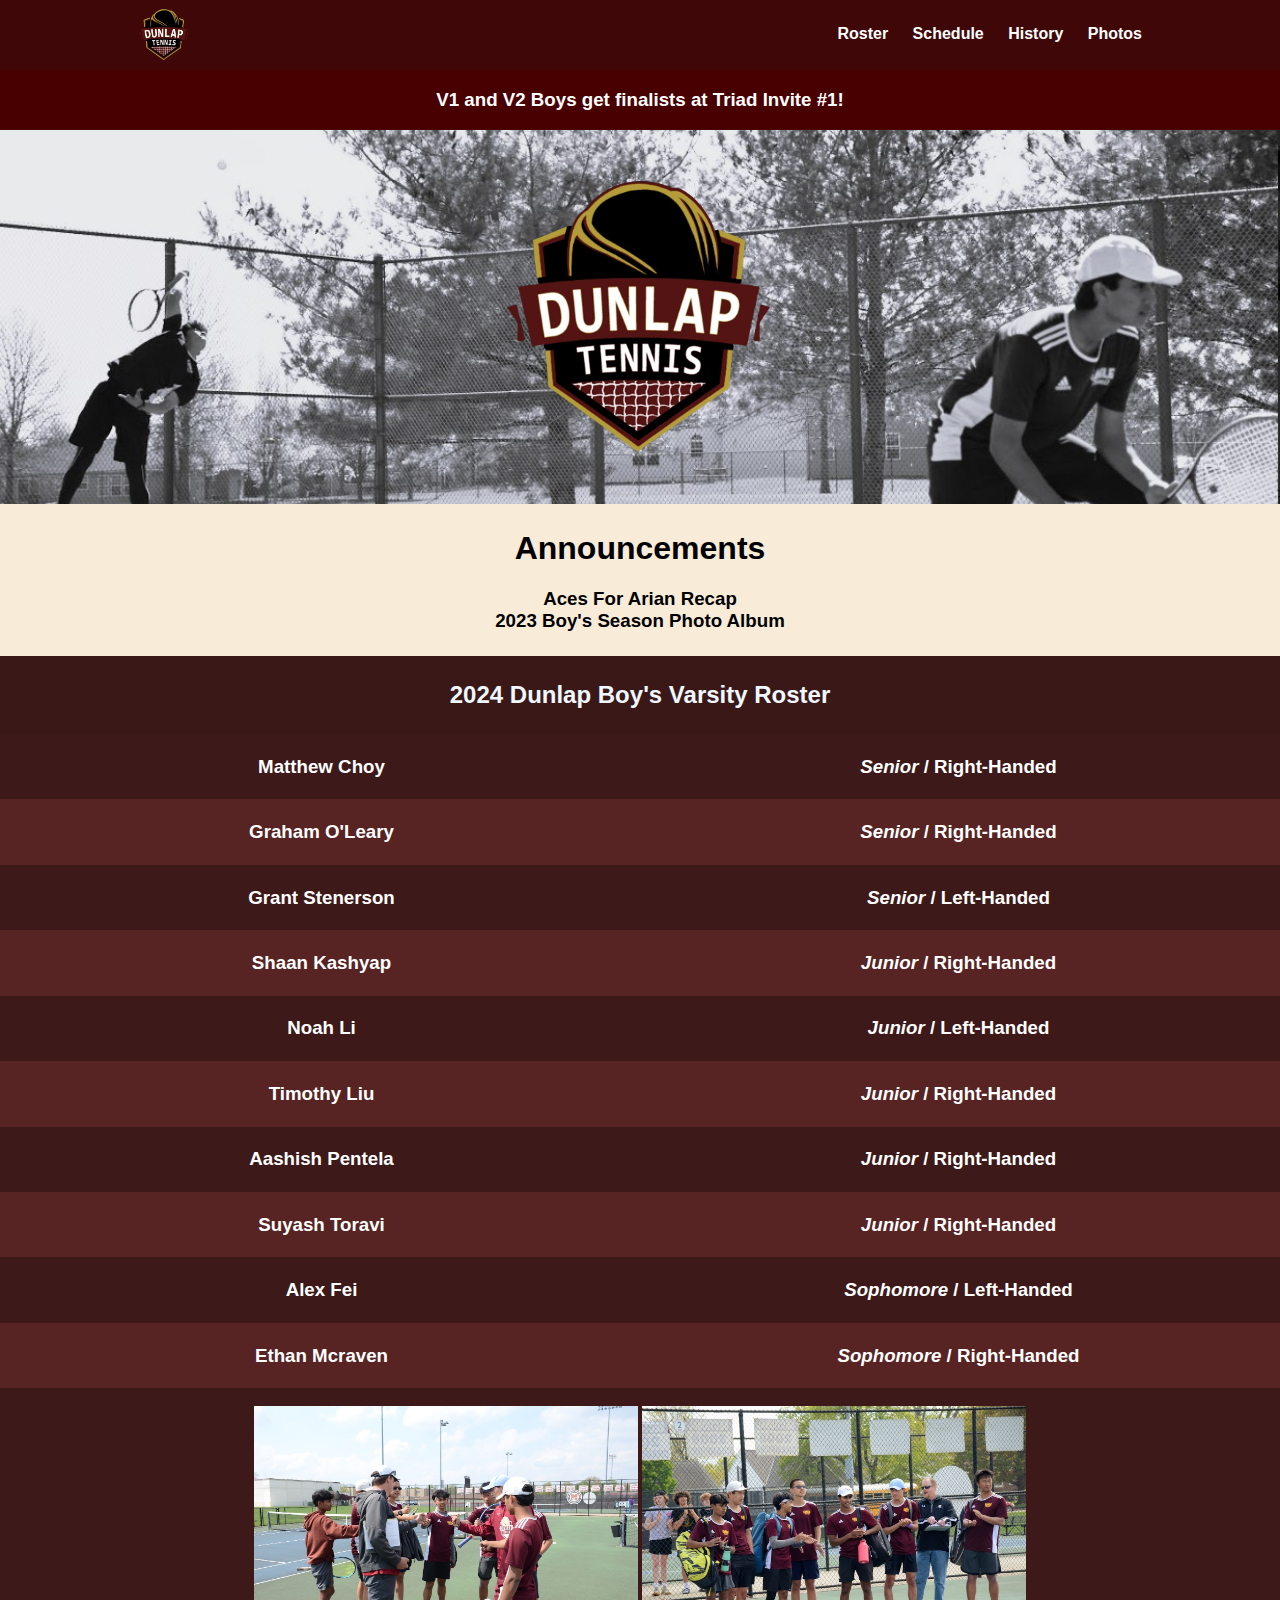
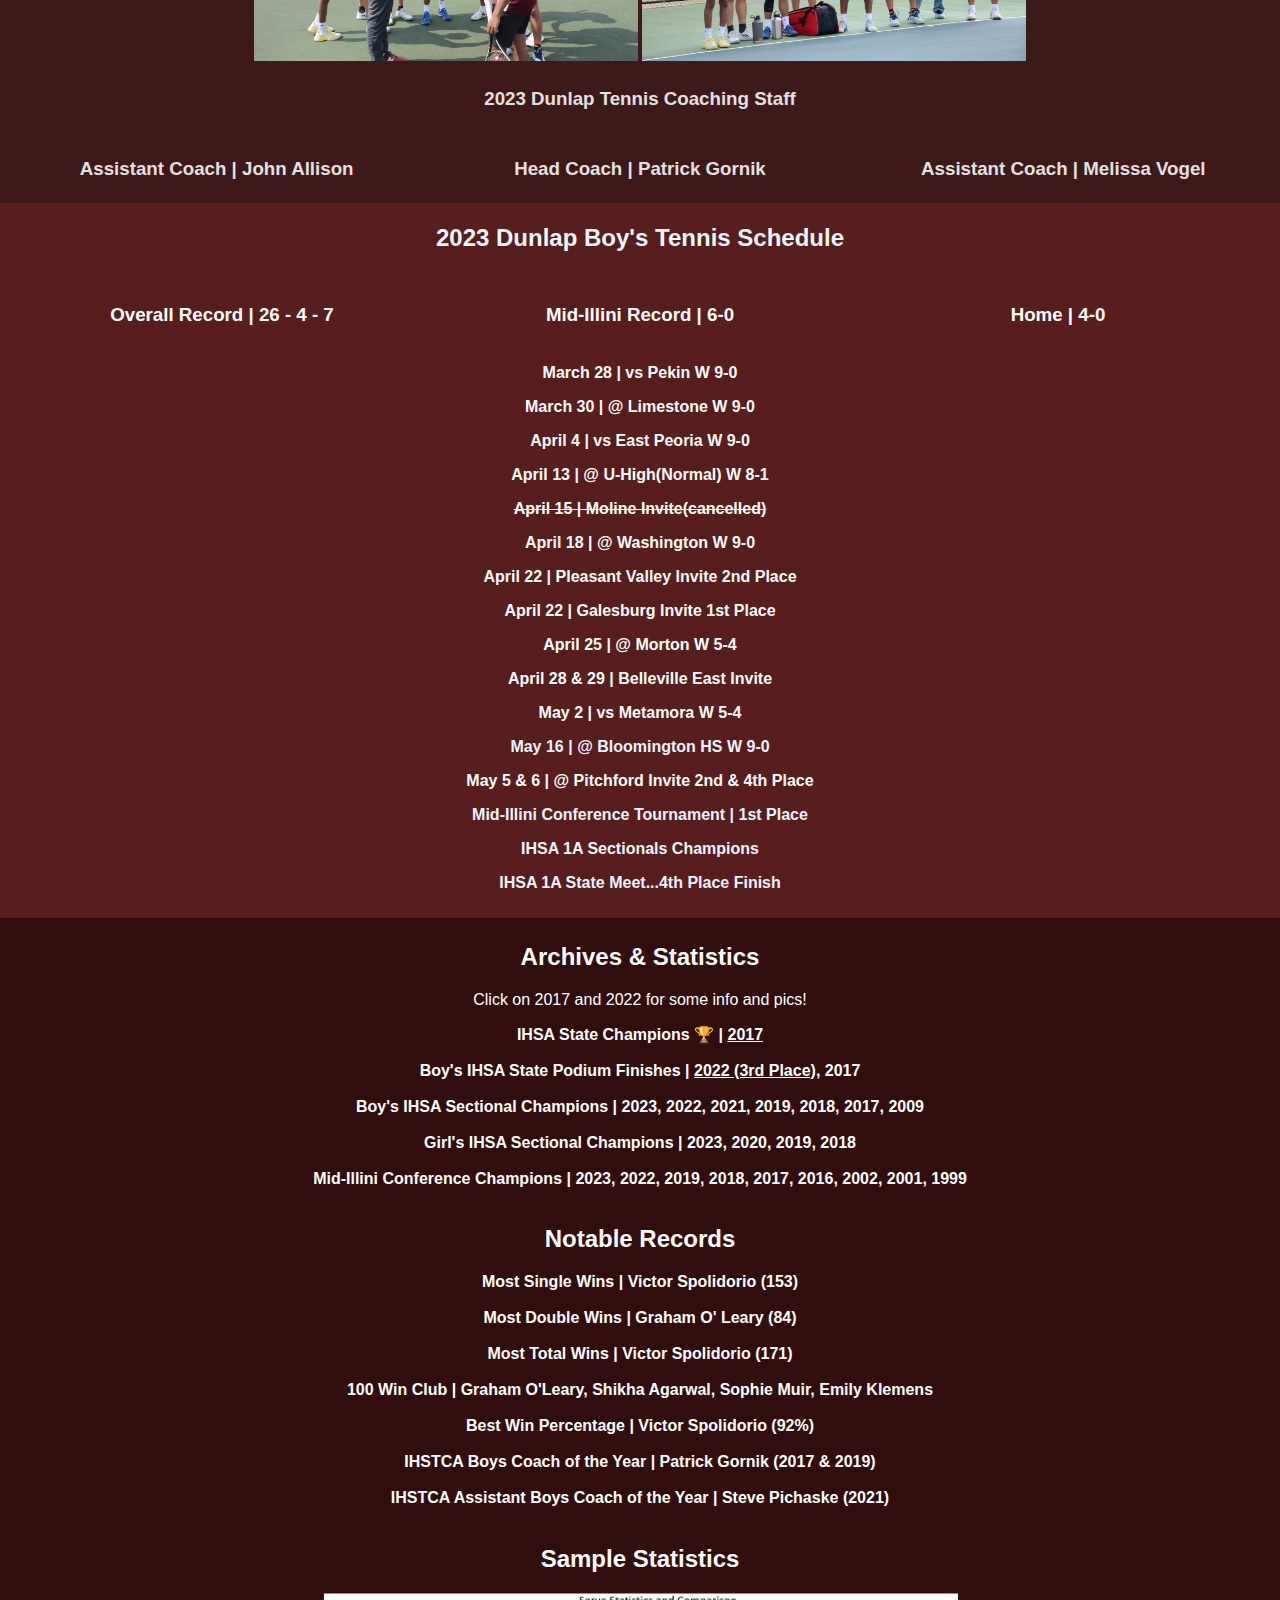
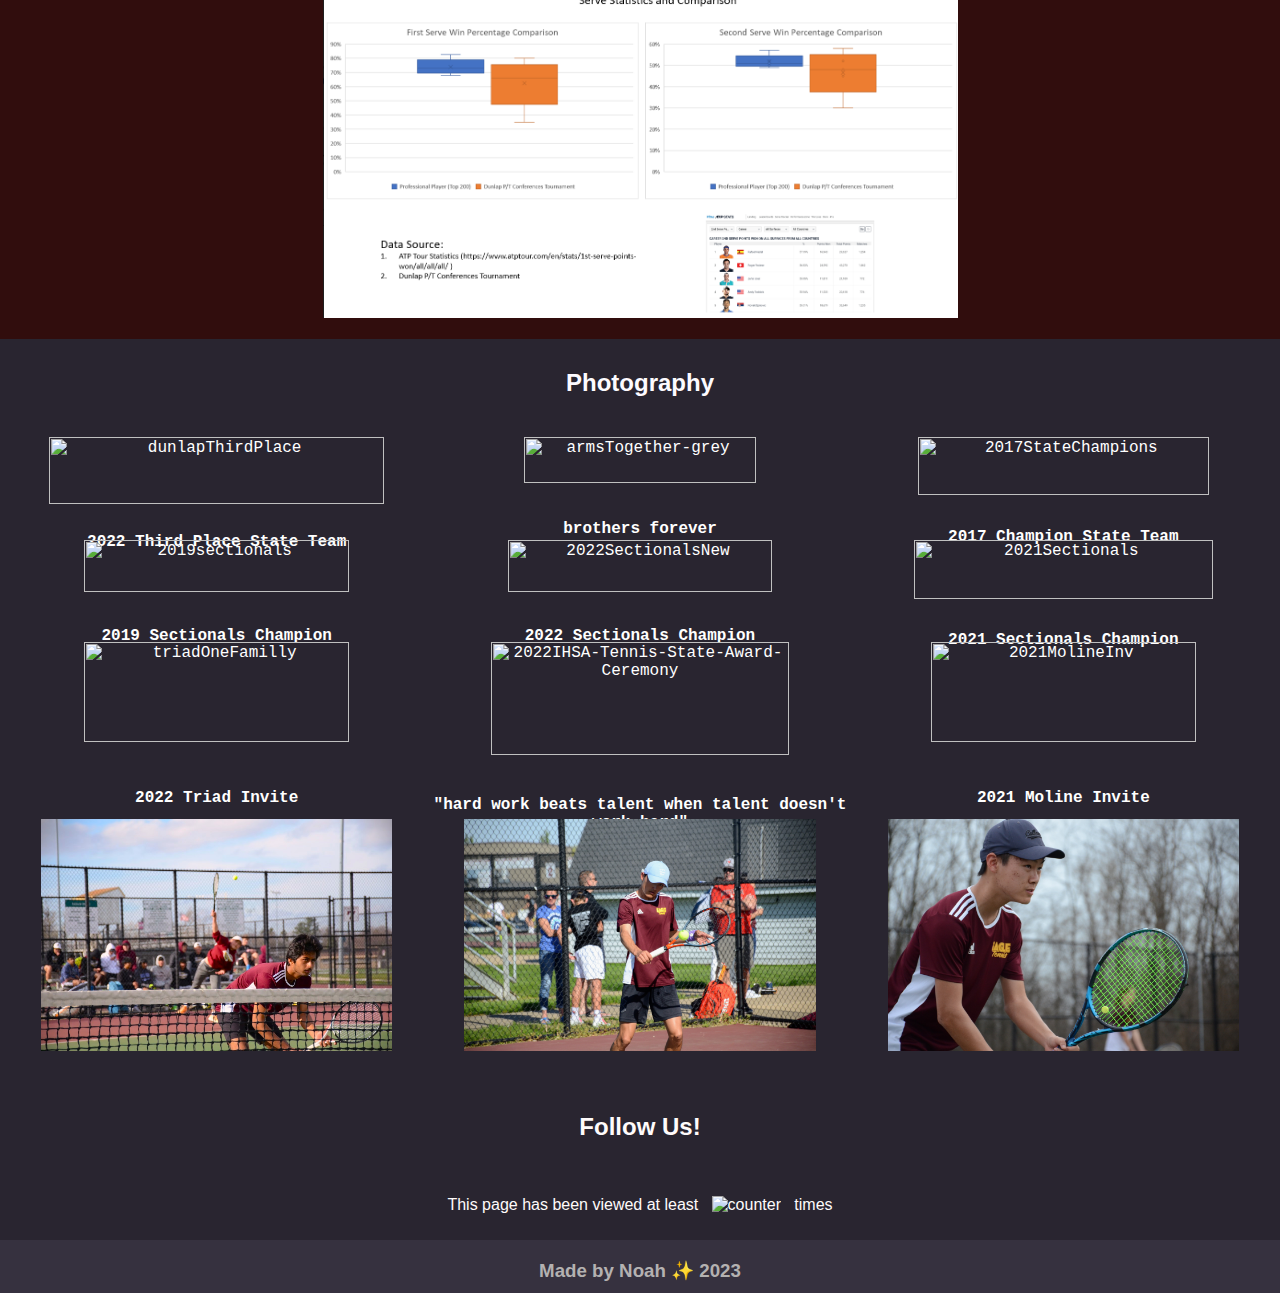
==== index.html @ 904859fc "Update index.html" ====
<html>
  <head>
    <title>Dunlap Tennis</title>
    <link rel="stylesheet" href="./styles.css" />
    <script src="https://kit.fontawesome.com/b237835327.js" crossorigin="anonymous"></script>
    <link rel="shortcut icon" type="image/png" href="./dunlapTennis-photos/whiteTennisLogoWOBG.png">
  </head>

  <body>
    <div id="root">
      <div class="app">
        <div class="nav">
          <header>
            <img src="./dunlapTennis-photos/theDunlapTennisLogo.png" width="7%">
            <nav>
              <ul class="nav__links">
                <strong><li><a href="#centeredRosterFrame">Roster</a></li></strong>
                <strong><li><a href="#centeredScheduleFrame">Schedule</a></li></strong>
                <strong><li><a href="#archive">History</a></li></strong>
                <strong><li><a href="#photo-gallery-header">Photos</a></li></strong>
              </ul>
            </nav>
            
          </header>
        </div>
        <div class="welcome">
          <h3>V1 and V2 Boys get finalists at Triad Invite #1!</h3>
        </div>
        <div class="headerHome">
<!--           <h1>Welcome to the Dunlap Tennis Team Webpage!</h1> -->
          <img src="./dunlapTennis-photos/theDunlapTennisLogo.png" width="30%">
        </div>
        



       <div class="news">
          <b><h1>Announcements</h1></b> 
            
          <strong><h3>            
            <a href="acesForArian.html"> Aces For Arian Recap </a>
            <br>
            <a href="https://photos.app.goo.gl/4AiEqeVbasBNQtoHA" target="_blank">2023 Boy's Season Photo Album</a>
          </h3></strong>
         

          
       </div>

        <section id="centeredRosterFrame">
          <h2>2024 Dunlap Boy's Varsity Roster</h2>
        </section>
        <div class="roster-float">
          <div id="roster">
            <div class="rowOne">
              <div id="matthew-choy">
                <h3>Matthew Choy</h3>
              </div>
              <div id="matthew-choy">
                <h3><i>Senior</i> / Right-Handed</h3>
              </div>
            </div>
            <div class="rowTwo">
              <div id="graham-o">
                <h3>Graham O'Leary</h3>
              </div>
              <div id="graham-o">
                <h3><i>Senior</i> / Right-Handed</h3>
              </div>
            </div>
            <div class="rowThree">
              <div id="grant-stenerson">
                <h3>Grant Stenerson</h3>
              </div>
              <div id="grant-stenerson">
                <h3><i>Senior</i> / Left-Handed</h3>
              </div>
            </div>
            <div class="rowFour">
              <div id="shaan-kashyap">
                <h3>Shaan Kashyap</h3>
              </div>
              <div id="shaan-kashyap">
                <h3><i>Junior</i> / Right-Handed</h3>
              </div>
            </div>
            <div class="rowFive">
              <div id="noah-li">
                <h3>Noah Li</h3>
              </div>
              <div id="noah-li">
                <h3><i>Junior</i> / Left-Handed</h3>
              </div>
            </div>
            <div class="rowSix">
              <div id="timothy-liu">
                <h3>Timothy Liu</h3>
              </div>
              <div id="timothy-liu">
                <h3><i>Junior</i> / Right-Handed</h3>
              </div>
            </div>
            <div class="rowSeven">
              <div id="aashish-pentela">
                <h3>Aashish Pentela</h3>
              </div>
              <div id="aashish-pentela">
                <h3><i>Junior</i> / Right-Handed</h3>
              </div>
            </div>
            <div class="rowEight">
              <div id="suyash-toravi">
                <h3>Suyash Toravi</h3>
              </div>
              <div id="suyash-toravi">
                <h3><i>Junior</i> / Right-Handed</h3>
              </div>
            </div>
            <div class="rowNine">
              <div id="alex-fei">
                <h3>Alex Fei</h3>
              </div>
              <div id="alex-fei">
                <h3><i>Sophomore</i> / Left-Handed</h3>
              </div>
            </div>
            <div class="rowTen">
              <div id="ethan-mc">
                <h3>Ethan Mcraven</h3>
              </div>
              <div id="ethan-mc">
                <h3><i>Sophomore</i> / Right-Handed</h3> 
              </div>
            </div>
          </div>

          <div id="varsityRosterImage">
            <br>
            <img src="./dunlapTennis-photos/mortonHype.JPG" width="30%">
            <img src="./dunlapTennis-photos/mortonIntros.JPG" width="30%">
          </div>
          
        </div>
        <div class="dunlap-coaches">
          <h3>2023 Dunlap Tennis Coaching Staff</h3>
        </div>
          <div id="coachNames">
            <div id = "columnCoach">
            <h3>Assistant Coach | John Allison</h3>
            </div>
            <div id = "columnCoach">
            <h3>Head Coach | Patrick Gornik</h3>
            </div>
            <div id = "columnCoach">
            <h3>Assistant Coach | Melissa Vogel</h3>
            </div>
          </div>
        

          <section id="centeredScheduleFrame">
            <h2 class="title-schedule">2023 Dunlap Boy's Tennis Schedule</h2>
            
          </section>
          <div id="scheduleNames">
            <div class="match-names"><strong>
              <div id = "columnRecord">
                <div id = "currentStats">
                  <h3>Overall Record | 26 - 4 - 7</h3>
                </div>
                <div id = "currentStats">
                  <h3>Mid-Illini Record | 6-0</h3>
                </div>
                <div id = "currentStats">
                  <h3>Home | 4-0</h3>
                </div>
              </div>
              <p><a href = "https://www.google.com/maps/place/Dunlap+High+School+Track+%26+Football+Field/@40.8525885,-89.6771878,362m/data=!3m1!1e3!4m12!1m6!3m5!1s0x880a423863d89ccf:0xc44a06acc4cc3569!2sDunlap+High+School!8m2!3d40.8547012!4d-89.6750033!3m4!1s0x0:0xfd5b7dce5bfd9969!8m2!3d40.853312!4d-89.6768608" target="_blank">March 28 | vs Pekin   W 9-0</a></p>
              <p><a href = "https://www.google.com/maps/place/Limestone+Community+High+School/@40.6400993,-89.6834905,575m/data=!3m1!1e3!4m5!3m4!1s0x880a5fbfc00700b5:0xfba286b03840a94d!8m2!3d40.6389269!4d-89.6812476" target = "_blank">March 30 | @ Limestone W 9-0</a></p>
              <p><a href = "https://www.google.com/maps/place/Dunlap+High+School+Track+%26+Football+Field/@40.8525885,-89.6771878,362m/data=!3m1!1e3!4m12!1m6!3m5!1s0x880a423863d89ccf:0xc44a06acc4cc3569!2sDunlap+High+School!8m2!3d40.8547012!4d-89.6750033!3m4!1s0x0:0xfd5b7dce5bfd9969!8m2!3d40.853312!4d-89.6768608" target="_blank">April 4 | vs East Peoria W 9-0</a></p>
              <p><a href = "https://goredbirds.com/sports/2014/5/12/Facilty_gregory_street_courts.aspx" target="_blank">April 13 | @ U-High(Normal) W 8-1</a></p>
              <p><s><a href = "https://www.google.com/maps/place/Moline+High+School/@41.4870348,-90.4874423,551m/data=!3m1!1e3!4m5!3m4!1s0x87e230fc58a5d1d5:0xa487d70f67a4749d!8m2!3d41.4878104!4d-90.4845026?hl=en-US" target="_blank">April 15 | Moline Invite(cancelled)</a></s></p>
              <p><a href = "https://www.google.com/maps/place/Washington+Community+High+School/@40.7058017,-89.4226522,558m/data=!3m1!1e3!4m5!3m4!1s0x880a54979b87ff39:0xf3c2f23437b1dd3c!8m2!3d40.704325!4d-89.418425" target="_blank">April 18 | @ Washington W 9-0</a></p>
              <p><a href = "https://www.google.com/maps/place/Pleasant+Valley+High+School/@41.5526719,-90.4725166,619m/data=!3m1!1e3!4m5!3m4!1s0x0:0x57c5f03a3b7bd844!8m2!3d41.5529577!4d-90.4717416" target="_blank">April 22 | Pleasant Valley Invite 2nd Place</a></p>
              <p><a href = "https://www.google.com/maps/place/Galesburg+High+School+Tennis+Courts/@40.9629846,-90.3937175,556m/data=!3m2!1e3!4b1!4m5!3m4!1s0x87e197115ae4d561:0xdb36532fa69b996f!8m2!3d40.9629806!4d-90.3915288" target="_blank">April 22 | Galesburg Invite 1st Place</a></p>
              <p><a href = "https://www.google.com/maps/place/Morton+High+School+Tennis+Courts,+E+Jackson+St,+Morton,+IL+61550/@40.6126768,-89.452828,559m/data=!3m2!1e3!4b1!4m5!3m4!1s0x880aff401c3734ed:0xe4b9ab82015f5e23!8m2!3d40.6126762!4d-89.4506541" target="_blank">April 25 | @ Morton W 5-4</a></p>
              <p><a href = "https://www.google.com/maps/place/Belleville+Township+East+High+School/@38.5196176,-89.9513018,944m/data=!3m1!1e3!4m5!3m4!1s0x0:0xa2dcca91b24d2fe7!8m2!3d38.5195301!4d-89.9493599" target="_blank">April 28 & 29 | Belleville East Invite</a></p>
              <p><a href = "https://www.google.com/maps/place/Dunlap+High+School+Track+%26+Football+Field/@40.8525885,-89.6771878,362m/data=!3m1!1e3!4m12!1m6!3m5!1s0x880a423863d89ccf:0xc44a06acc4cc3569!2sDunlap+High+School!8m2!3d40.8547012!4d-89.6750033!3m4!1s0x0:0xfd5b7dce5bfd9969!8m2!3d40.853312!4d-89.6768608" target="_blank">May 2 | vs Metamora W 5-4</a></p>
              <p>May 16 | @ Bloomington HS W 9-0</p>
              <p><a href = "https://www.google.com/maps/place/Metamora+Township+High+School+Athletic+Fields/@40.7988204,-89.3658102,557m/data=!3m1!1e3!4m12!1m6!3m5!1s0x880bad7fdd346eed:0x802412bf4eca9eb3!2sMetamora+Township+High+School!8m2!3d40.7946741!4d-89.3639219!3m4!1s0x0:0x79e634316211b75a!8m2!3d40.8005822!4d-89.3622755" target="_blank">May 5 & 6 | @ Pitchford Invite 2nd & 4th Place</a></p>
              
              <p>Mid-Illini Conference Tournament | 1st Place</p>
              <p>IHSA 1A Sectionals Champions</p>
              <p>IHSA 1A State Meet...4th Place Finish</p>
            </strong>
            </div>
          </div>

        <section id="archive">
          <h2>Archives & Statistics</h2>
          <p>Click on 2017 and 2022 for some info and pics!</p>
          <p><strong>
            IHSA State Champions 🏆 | <a href="seventeenSeason.html"><u>2017</u></a><br /><br />
            Boy's IHSA State Podium Finishes | <a href="twentyTwoSeason.html"><u>2022 (3rd Place)</u></a>, 2017<br /><br />
            Boy's IHSA Sectional Champions | 2023, 2022, 2021, 2019, 2018, 2017, 2009 <br><br>
            Girl's IHSA Sectional Champions | 2023, 2020, 2019, 2018<br><br> 
            Mid-Illini Conference Champions  |  2023, 2022, 2019, 2018, 2017, 2016, 2002, 2001, 1999<br><br>
            
            
          
          </strong>
          </p>
          <h2>Notable Records</h2>
          
          <p><strong>
            Most Single Wins | Victor Spolidorio (153)<br><br>
            Most Double Wins | Graham O' Leary (84)<br><br>
            Most Total Wins | Victor Spolidorio (171)<br><br>
            100 Win Club | Graham O'Leary, Shikha Agarwal, Sophie Muir, Emily Klemens <br><br>
            Best Win Percentage | Victor Spolidorio (92%)<br><br>
            IHSTCA Boys Coach of the Year | Patrick Gornik (2017 & 2019)<br><br>
            IHSTCA Assistant Boys Coach of the Year | Steve Pichaske (2021)<br><br></strong>
          </p>

          <h2>Sample Statistics</h2>
          <img src="/dunlapTennis-photos/dhsServeStatisticsAndComparison.png" width="50%"/>
          <p><strong>
           
          </strong></p>
        </section>
        
      <div id = "photography-section">
        <section id = "photo-gallery-header">
          <h2>Photography</h2>
        </section>
        <div class = "photo-gallery-columnOne">
          <div id = "columnOne">
            <img src="https://live.staticflickr.com/65535/52628634592_a18f54e7fe_z.jpg" width="90%" alt="dunlapThirdPlace"/>
            <h4>2022 Third Place State Team</h4>
          </div>
          <div id = "columnOne">
            <img src="https://live.staticflickr.com/65535/52629270457_aec3fdfe2e.jpg" width="75%" alt="armsTogether-grey">
            <h4>brothers forever</h4>
          </div>
          <div id = "columnOne">
            <img src="https://live.staticflickr.com/65535/52629914891_428390702b.jpg" width="84%" alt="2017StateChampions">
            <h4>2017 Champion State Team</h4>
          </div>
        </div>
        <div class = "photo-gallery-columnTwo">
          <div id = "columnTwo">
            <img src="https://live.staticflickr.com/65535/52630358443_131d3ed901.jpg" width="80%" alt="2019sectionals">
            <h4>2019 Sectionals Champion</h4>
          </div>
          <div id = "columnTwo">
            <img src="https://live.staticflickr.com/65535/52629904901_2d38dd15fa.jpg" width="80%" alt="2022SectionalsNew">
            <h4>2022 Sectionals Champion</h4>
          </div>
          <div id = "columnTwo">
            <img src="https://live.staticflickr.com/65535/52629375302_4f4b2a3211.jpg" width="85%" alt="2021Sectionals">
            <h4>2021 Sectionals Champion</h4>
          </div>
        </div>
        <div class = "photo-gallery-columnThree">
          <div id = "columnThree">
            <img src="https://live.staticflickr.com/65535/52629274982_f6f5b0ced1.jpg" width="80%" alt="triadOneFamilly">
            <h4>2022 Triad Invite</h4>
          </div>
          <div id = "columnThree">
            <img src="https://live.staticflickr.com/65535/52630277778_95fa7bdcd5.jpg" width="85%" alt="2022IHSA-Tennis-State-Award-Ceremony">
            <h4>"hard work beats talent when talent doesn't work hard"</h4>
            <h5>Tim Notke</h5>
          </div>
          <div id = "columnThree">
            <img src="https://live.staticflickr.com/65535/52630405793_9f316be48b.jpg" width="80%" alt="2021MolineInv">
            <h4>2021 Moline Invite</h4>
          </div>
        </div>
        <div class = "photo-gallery-columnFour">
          <div id = "columnFour">
            <img src="/dunlapTennis-photos/stws.JPG" width="85%" alt="stws">
            <h4></h4>
          </div>
          <div id = "columnFour">
            <img src="/dunlapTennis-photos/golvMeta.JPG" width="85%" alt="graVSmeta">
            <h4></h4>
          </div>
          <div id = "columnFour">
            <img src="/dunlapTennis-photos/tl.JPG" width="85%" alt="timtim">
            <h4></h4>
          </div>
        </div>
        
        <div class = "socials">
          <h2>Follow Us!</h2>
          <div class = "embedded">
            <div class = "columnSocial">
              <a style="text-decoration: none;" href = "https://www.instagram.com/dunlaphstennis/" target="_blank" class="fa-brands fa-instagram fa-3x"></a>
            </div>
            <div class = "columnSocial">
              <a style="text-decoration:none;" href = "https://twitter.com/Dunlaptennis" target="_blank" class="fa-brands fa-twitter fa-3x"></a>
            </div>
          </div>
          <p class="counter-text">
            This page has been viewed at least &nbsp;
            <img src="http://stuff.mit.edu/cgi/counter/noahli06" alt="counter" class="counter">
            &nbsp; times
          </p>
        </div>

      </div>

        <div class="footer-root">
            <a href = "https://www.instagram.com/noahli06/" target = "_blank" class="fa-brands fa-instagram fa-1x"></a>
            <a href = "mailto: thenoahli06@gmail.com" class="fa-solid fa-envelope fa-1x"></a>
            <h3 class="creditPage">Made by Noah ✨ 2023</h3>
          
        </div>
    </div>
    
  </body>
</html>

<!-- -->
---- styles.css ----
body {
  margin: 0;
}
html {
  scroll-behavior: smooth;
}
a:link {
  color: white;
  background-color: transparent;
  text-decoration: none;
}
a:visited {
  color: white;
  background-color: transparent;
  text-decoration: none;
}
a:hover {
  color:lightskyblue;
  background-color: transparent;
  text-decoration: underline;
}
a {
  transition: all 0.3s ease 0s;
}
mark {
  color: maroon;
}

header {
  color:rgb(255, 255, 255);
  background-color: rgb(63, 7, 7);
  
  padding:1px 10%;
  font-family: 'Trebuchet MS', 'Lucida Sans Unicode', 'Lucida Grande', 'Lucida Sans', Arial, sans-serif;
  display: flex;
  justify-content: space-between;
  align-items: center;
  
}

.nav__links li {
  display: inline-block;
  padding: 0px 10px;
}
.nav__links li a {
  transition: all 0.3s ease 0s;
}
.nav__links li a:hover {
  color:gold;
  text-decoration:none;
}

.welcome {
  text-align:center;
  color:white;
  font-family: 'Trebuchet MS', 'Lucida Sans Unicode', 'Lucida Grande', 'Lucida Sans', Arial, sans-serif;
  background-color: rgb(73, 0, 0);
  padding:1px;
}

.headerHome {
  
  background-image:url("./dunlapTennis-photos/skapBackground.jpg");
  background-size: cover;
  padding: 10px;
  text-align: center;
  font-family:'Trebuchet MS', 'Lucida Sans Unicode', 'Lucida Grande', 'Lucida Sans', Arial, sans-serif;
}
.news {
  background-color:rgb(248, 236, 217);
  color:rgb(0, 0, 0);
  text-align: center;
  padding: 5px;
  font-family:'Trebuchet MS', 'Lucida Sans Unicode', 'Lucida Grande', 'Lucida Sans', Arial, sans-serif;
}
.news a:link {
  color:black;
}
.news a:visited {
  color:black;
}
.news a:hover {
  color:violet;
}

#centeredRosterFrame {
  color: aliceblue;
  background-color: rgb(58, 24, 24);
  padding: 5px;
  text-align: center;
  font-family: "Gill Sans", "Gill Sans MT", Calibri, "Trebuchet MS", sans-serif;
}

#varsityRosterImage {
  background-color: rgb(61, 25, 25);
  text-align: center;
}


.rowOne {
  color:rgb(255, 255, 255);
  background-color: rgb(61, 25, 25);
  padding: 3px;
  text-align: center;
  font-family: 'Trebuchet MS', 'Lucida Sans Unicode', 'Lucida Grande', 'Lucida Sans', Arial, sans-serif;
  font-size:medium;
  display: flex;
}

.rowTwo {
  color:rgb(255, 255, 255);
  background-color: rgb(87, 35, 35);
  padding: 3px;
  text-align: center;
  font-family: 'Trebuchet MS', 'Lucida Sans Unicode', 'Lucida Grande', 'Lucida Sans', Arial, sans-serif;
  font-size:medium;
  display: flex;
}
.rowThree {
  color:rgb(255, 255, 255);
  background-color: rgb(61, 25, 25);
  padding: 3px;
  text-align: center;
  font-family: 'Trebuchet MS', 'Lucida Sans Unicode', 'Lucida Grande', 'Lucida Sans', Arial, sans-serif;
  font-size:medium;
  display: flex;
}
.rowFour {
  color:rgb(255, 255, 255);
  background-color: rgb(87, 35, 35);
  padding: 3px;
  text-align: center;
  font-family: 'Trebuchet MS', 'Lucida Sans Unicode', 'Lucida Grande', 'Lucida Sans', Arial, sans-serif;
  font-size:medium;
  display: flex;
}
.rowFive {
  color:rgb(255, 255, 255);
  background-color: rgb(61, 25, 25);
  padding: 3px;
  text-align: center;
  font-family: 'Trebuchet MS', 'Lucida Sans Unicode', 'Lucida Grande', 'Lucida Sans', Arial, sans-serif;
  font-size:medium;
  display: flex;
}
.rowSix {
  color:rgb(255, 255, 255);
  background-color: rgb(87, 35, 35);
  padding: 3px;
  text-align: center;
  font-family: 'Trebuchet MS', 'Lucida Sans Unicode', 'Lucida Grande', 'Lucida Sans', Arial, sans-serif;
  font-size:medium;
  display: flex;
}
.rowSeven {
  color:rgb(255, 255, 255);
  background-color: rgb(61, 25, 25);
  padding: 3px;
  text-align: center;
  font-family: 'Trebuchet MS', 'Lucida Sans Unicode', 'Lucida Grande', 'Lucida Sans', Arial, sans-serif;
  font-size:medium;
  display: flex;
}
.rowEight {
  color:rgb(255, 255, 255);
  background-color: rgb(87, 35, 35);
  padding: 3px;
  text-align: center;
  font-family: 'Trebuchet MS', 'Lucida Sans Unicode', 'Lucida Grande', 'Lucida Sans', Arial, sans-serif;
  font-size:medium;
  display: flex;
}
.rowNine {
  color:rgb(255, 255, 255);
  background-color: rgb(61, 25, 25);
  padding: 3px;
  text-align: center;
  font-family: 'Trebuchet MS', 'Lucida Sans Unicode', 'Lucida Grande', 'Lucida Sans', Arial, sans-serif;
  font-size:medium;
  display: flex;
}
.rowTen {
  color:rgb(255, 255, 255);
  background-color: rgb(87, 35, 35);
  padding: 3px;
  text-align: center;
  font-family: 'Trebuchet MS', 'Lucida Sans Unicode', 'Lucida Grande', 'Lucida Sans', Arial, sans-serif;
  font-size:medium;
  display: flex;
}

#matthew-choy {
  flex: 50%;
  text-align: center;
}
#graham-o {
  flex: 50%;
  text-align: center;
}
#grant-stenerson {
  flex: 50%;
  text-align: center;
}
#shaan-kashyap {
  flex:50%;
  text-align: center;
}
#noah-li {
  flex: 50%;
  text-align: center;
}
#timothy-liu {
  flex: 50%;
  text-align: center;
}
#aashish-pentela {
  flex: 50%;
  text-align: center;
}
#suyash-toravi {
  flex: 50%;
  text-align: center;
}
#alex-fei {
  flex: 50%;
  text-align: center;
}
#ethan-mc {
  flex: 50%;
  text-align: center;
}

.dunlap-coaches{
  color:rgb(228, 224, 224);
  background-color:rgb(61, 25, 25);
  padding:5px;
  text-align: center;
  font-family:'Trebuchet MS', 'Lucida Sans Unicode', 'Lucida Grande', 'Lucida Sans', Arial, sans-serif;
  font-size: medium;
  
}
#coachNames {
  color:rgb(228, 224, 224);
  background-color:rgb(61, 25, 25);
  padding: 5px;
  font-family:'Trebuchet MS', 'Lucida Sans Unicode', 'Lucida Grande', 'Lucida Sans', Arial, sans-serif;
  display: flex;
}
#columnCoach {
  flex: 33.33%;
  text-align: center;
}

#centeredScheduleFrame {
  color:aliceblue;
  background-color: rgb(88, 29, 29);
  padding: .5px;
  text-align: center;
  font-family: "Trebuchet MS", "Lucida Sans Unicode", "Lucida Grande",
    "Lucida Sans", Arial, sans-serif;
}
#columnRecord {
  color: white;
  background-color: rgb(88, 29, 29);
  padding: 3px;
  font-family:'Trebuchet MS', 'Lucida Sans Unicode', 'Lucida Grande', 'Lucida Sans', Arial, sans-serif;
  display: flex;
}

#currentStats {
  flex: 33.33%;
  text-align: center;
}
#scheduleNames {
  color:rgb(237, 246, 255);
  background-color: rgb(88, 29, 29);
  padding: 10px;
  text-align: center;
  font-family: 'Trebuchet MS', 'Lucida Sans Unicode', 'Lucida Grande', 'Lucida Sans', Arial, sans-serif;
  font-size: medium;
}
#archive {
  background-color:rgb(49, 13, 13);
  color:rgb(255, 255, 255);
  padding: 5px;
  text-align:center;
  font-family: 'Trebuchet MS', 'Lucida Sans Unicode', 'Lucida Grande', 'Lucida Sans', Arial, sans-serif;
  font-size: medium;
}

#photo-gallery-header {
  color:rgb(253, 251, 255);
  background-color:rgb(41, 37, 48);
  padding: 10px;
  text-align: center;
  font-family:'Trebuchet MS', 'Lucida Sans Unicode', 'Lucida Grande', 'Lucida Sans', Arial, sans-serif;

}

.photo-gallery-columnOne {
  background-color:rgb(41, 37, 48);
  color:white;
  font-family: 'Courier New', Courier, monospace;
  padding: 5px;
  display: flex;
}
#columnOne {
  flex: 33.33%;
  padding: 5px;
  text-align: center;
}

.photo-gallery-columnTwo {
  background-color:rgb(41, 37, 48);
  color:white;
  font-family: 'Courier New', Courier, monospace;
  padding:5px;
  display:flex;
}
#columnTwo {
  flex: 33.33%;
  padding: 5px;
  text-align: center;
}

.photo-gallery-columnThree {
  background-color: rgb(41, 37, 48);
  color:white;
  font-family: 'Courier New', Courier, monospace;
  padding: 5px;
  display: flex;
}
#columnThree {
  flex: 33.33%;
  padding: 5px;
  text-align: center;
}
.photo-gallery-columnFour {
  background-color:rgb(41, 37, 48);
  color:white;
  font-family: 'Courier New', Courier, monospace;
  padding: 5px;
  display: flex;
}
#columnFour {
  flex: 33.33%;
  padding: 5px;
  text-align: center;
}

.socials {
  color:rgb(255, 251, 251);
  background-color:rgb(41, 37, 48);
  text-align: center;
  padding: 10px 15%;
  font-family:'Trebuchet MS', 'Lucida Sans Unicode', 'Lucida Grande', 'Lucida Sans', Arial, sans-serif;
  
}
.embedded {
  display: flex;
}
.columnSocial {
  flex: 50%;
  padding: 10px;
  color: white;
}

.footer-root {
  color:rgb(180, 177, 177);
  background-color:rgb(54, 49, 63);
  padding-bottom:1px;
  padding-top:10px;
  text-align: center;
  font-family: 'Trebuchet MS', 'Lucida Sans Unicode', 'Lucida Grande', 'Lucida Sans', Arial, sans-serif;
  
  line-height:1mm;
}
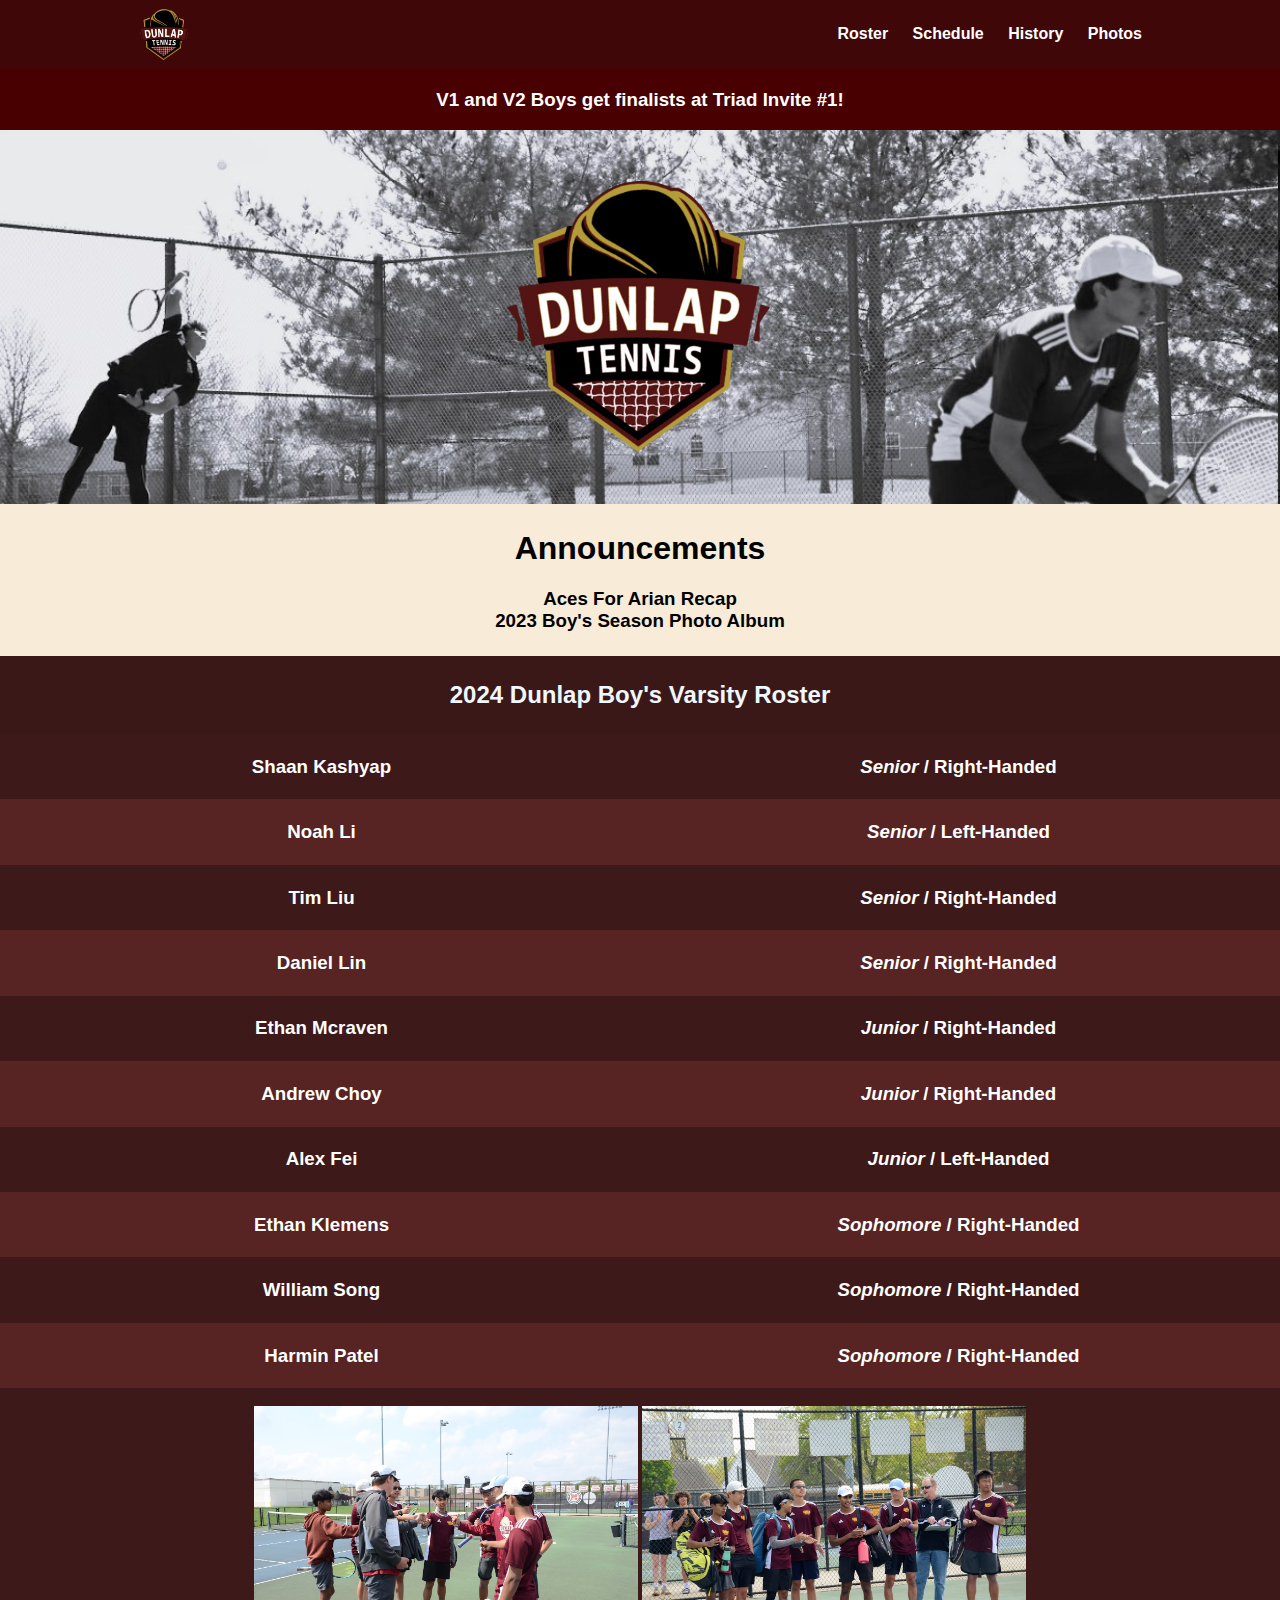
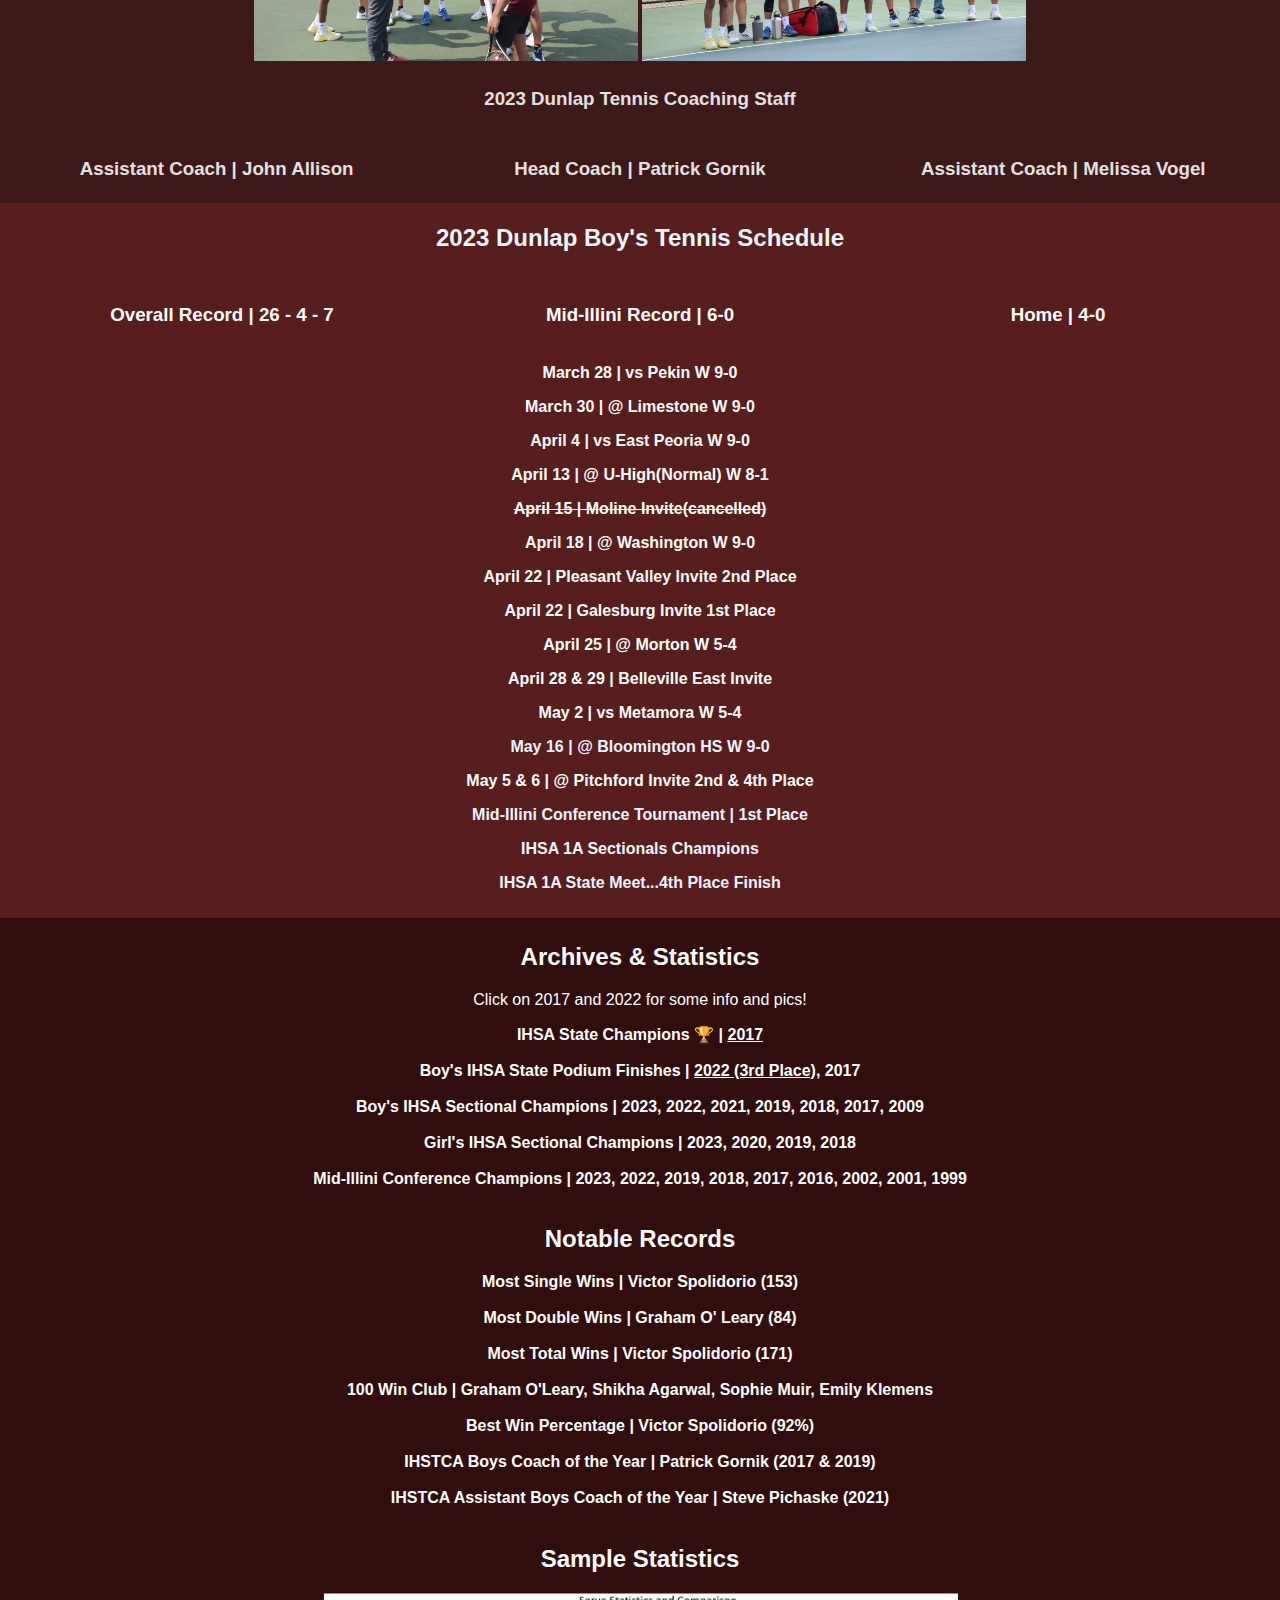
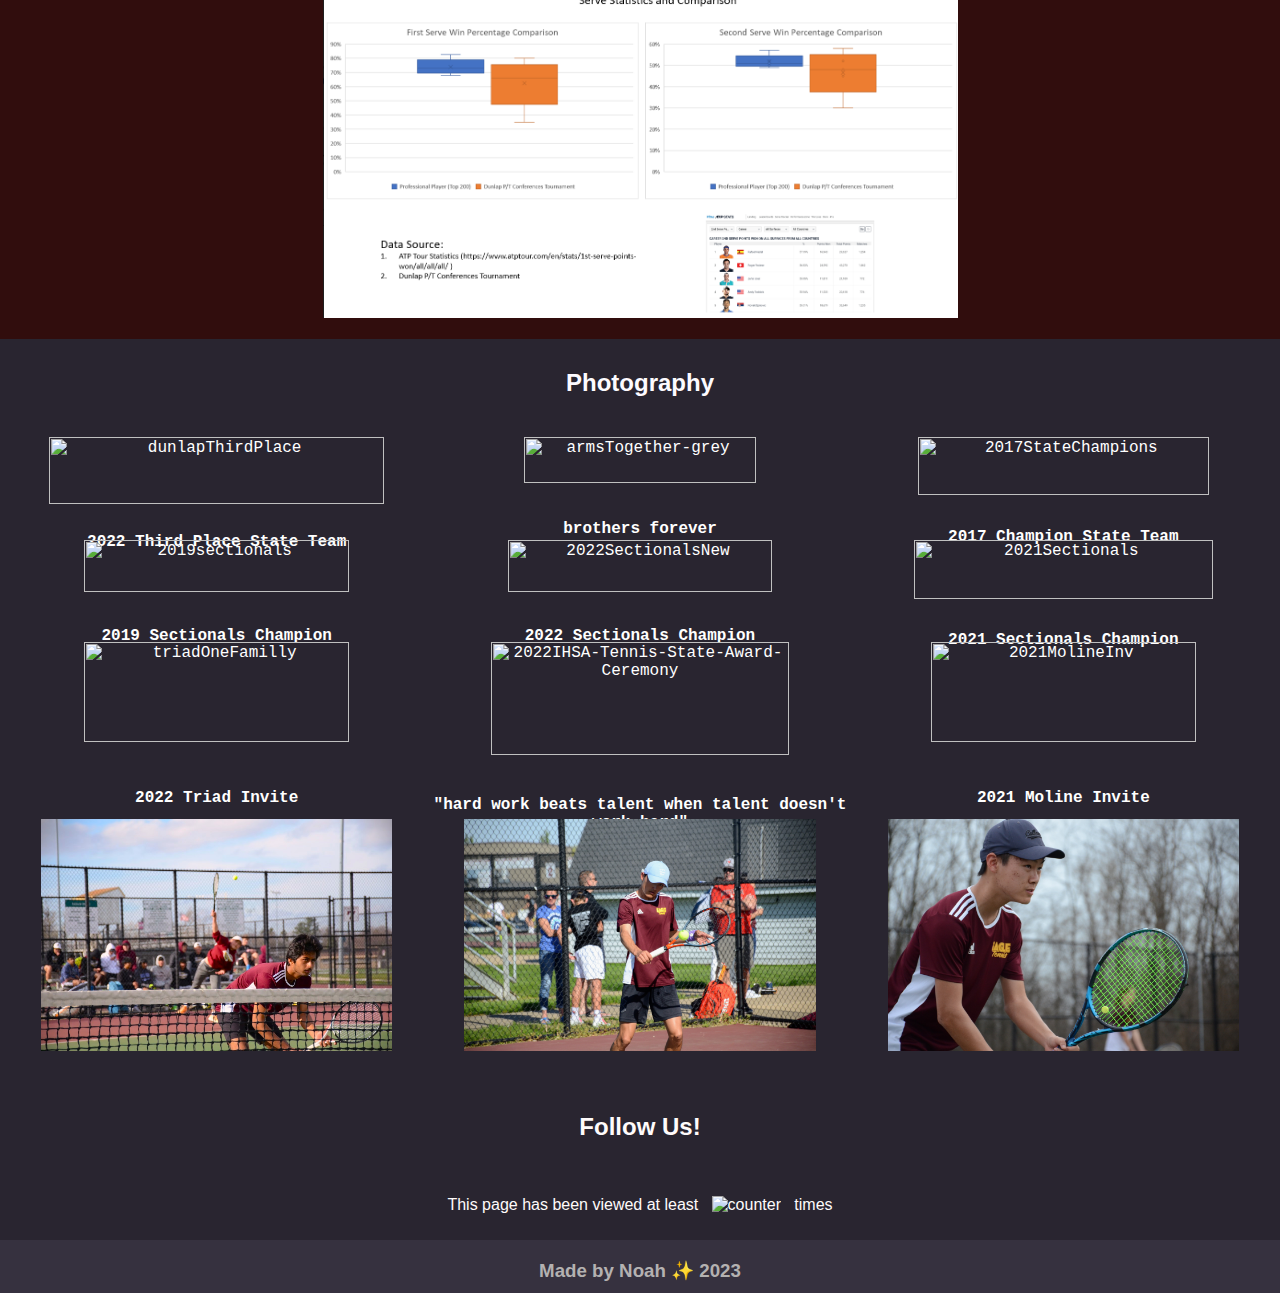
==== commit 3353dec9: "Update index.html" ====
--- a/index.html
+++ b/index.html
@@ -54,7 +54,7 @@
           <div id="roster">
             <div class="rowOne">
               <div id="matthew-choy">
-                <h3>Matthew Choy</h3>
+                <h3>Shaan Kashyap</h3>
               </div>
               <div id="matthew-choy">
                 <h3><i>Senior</i> / Right-Handed</h3>
@@ -62,39 +62,39 @@
             </div>
             <div class="rowTwo">
               <div id="graham-o">
-                <h3>Graham O'Leary</h3>
+                <h3>Noah Li</h3>
               </div>
               <div id="graham-o">
-                <h3><i>Senior</i> / Right-Handed</h3>
+                <h3><i>Senior</i> / Left-Handed</h3>
               </div>
             </div>
             <div class="rowThree">
               <div id="grant-stenerson">
-                <h3>Grant Stenerson</h3>
+                <h3>Tim Liu</h3>
               </div>
               <div id="grant-stenerson">
-                <h3><i>Senior</i> / Left-Handed</h3>
+                <h3><i>Senior</i> / Right-Handed</h3>
               </div>
             </div>
             <div class="rowFour">
               <div id="shaan-kashyap">
-                <h3>Shaan Kashyap</h3>
+                <h3>Daniel Lin</h3>
               </div>
               <div id="shaan-kashyap">
-                <h3><i>Junior</i> / Right-Handed</h3>
+                <h3><i>Senior</i> / Right-Handed</h3>
               </div>
             </div>
             <div class="rowFive">
               <div id="noah-li">
-                <h3>Noah Li</h3>
+                <h3>Ethan Mcraven</h3>
               </div>
               <div id="noah-li">
-                <h3><i>Junior</i> / Left-Handed</h3>
+                <h3><i>Junior</i> / Right-Handed</h3>
               </div>
             </div>
             <div class="rowSix">
               <div id="timothy-liu">
-                <h3>Timothy Liu</h3>
+                <h3>Andrew Choy</h3>
               </div>
               <div id="timothy-liu">
                 <h3><i>Junior</i> / Right-Handed</h3>
@@ -102,31 +102,31 @@
             </div>
             <div class="rowSeven">
               <div id="aashish-pentela">
-                <h3>Aashish Pentela</h3>
+                <h3>Alex Fei</h3>
               </div>
               <div id="aashish-pentela">
-                <h3><i>Junior</i> / Right-Handed</h3>
+                <h3><i>Junior</i> / Left-Handed</h3>
               </div>
             </div>
             <div class="rowEight">
               <div id="suyash-toravi">
-                <h3>Suyash Toravi</h3>
+                <h3>Ethan Klemens</h3>
               </div>
               <div id="suyash-toravi">
-                <h3><i>Junior</i> / Right-Handed</h3>
+                <h3><i>Sophomore</i> / Right-Handed</h3>
               </div>
             </div>
             <div class="rowNine">
               <div id="alex-fei">
-                <h3>Alex Fei</h3>
+                <h3>William Song</h3>
               </div>
               <div id="alex-fei">
-                <h3><i>Sophomore</i> / Left-Handed</h3>
+                <h3><i>Sophomore</i> / Right-Handed</h3>
               </div>
             </div>
             <div class="rowTen">
               <div id="ethan-mc">
-                <h3>Ethan Mcraven</h3>
+                <h3>Harmin Patel</h3>
               </div>
               <div id="ethan-mc">
                 <h3><i>Sophomore</i> / Right-Handed</h3> 
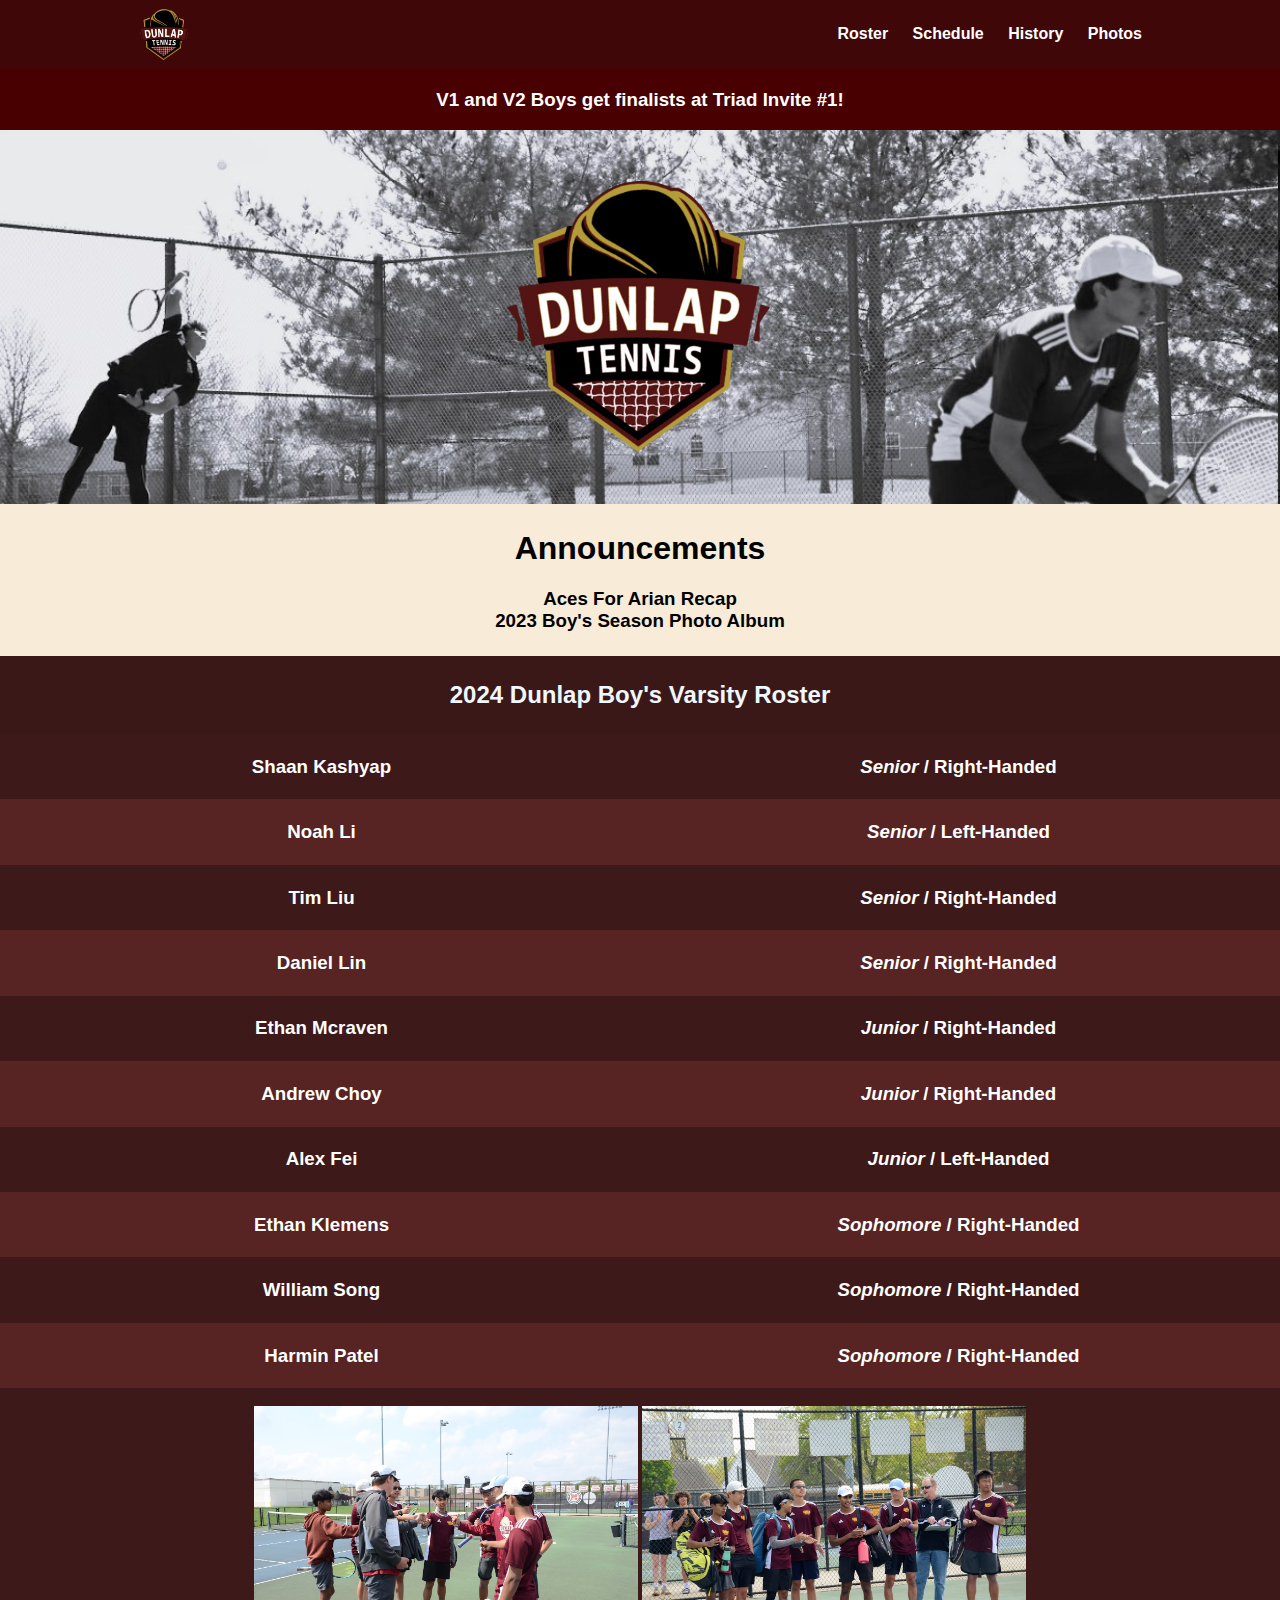
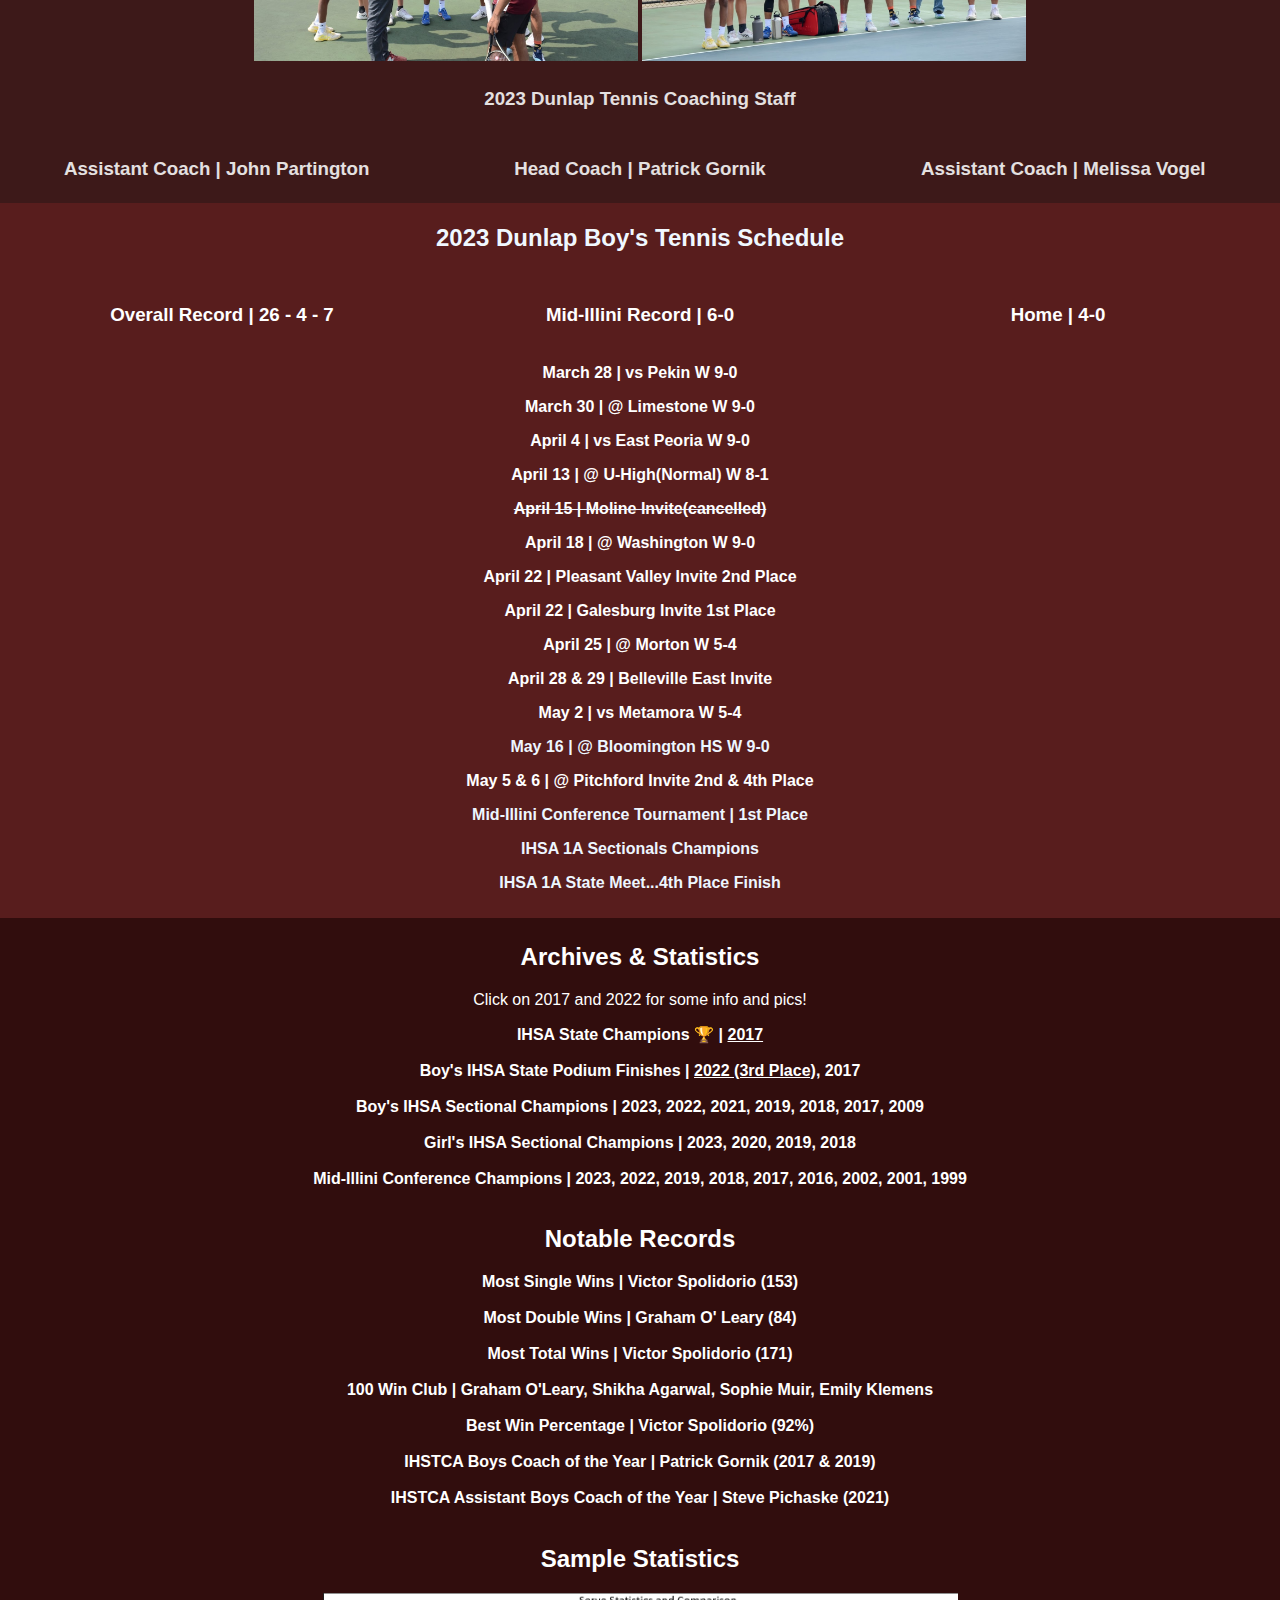
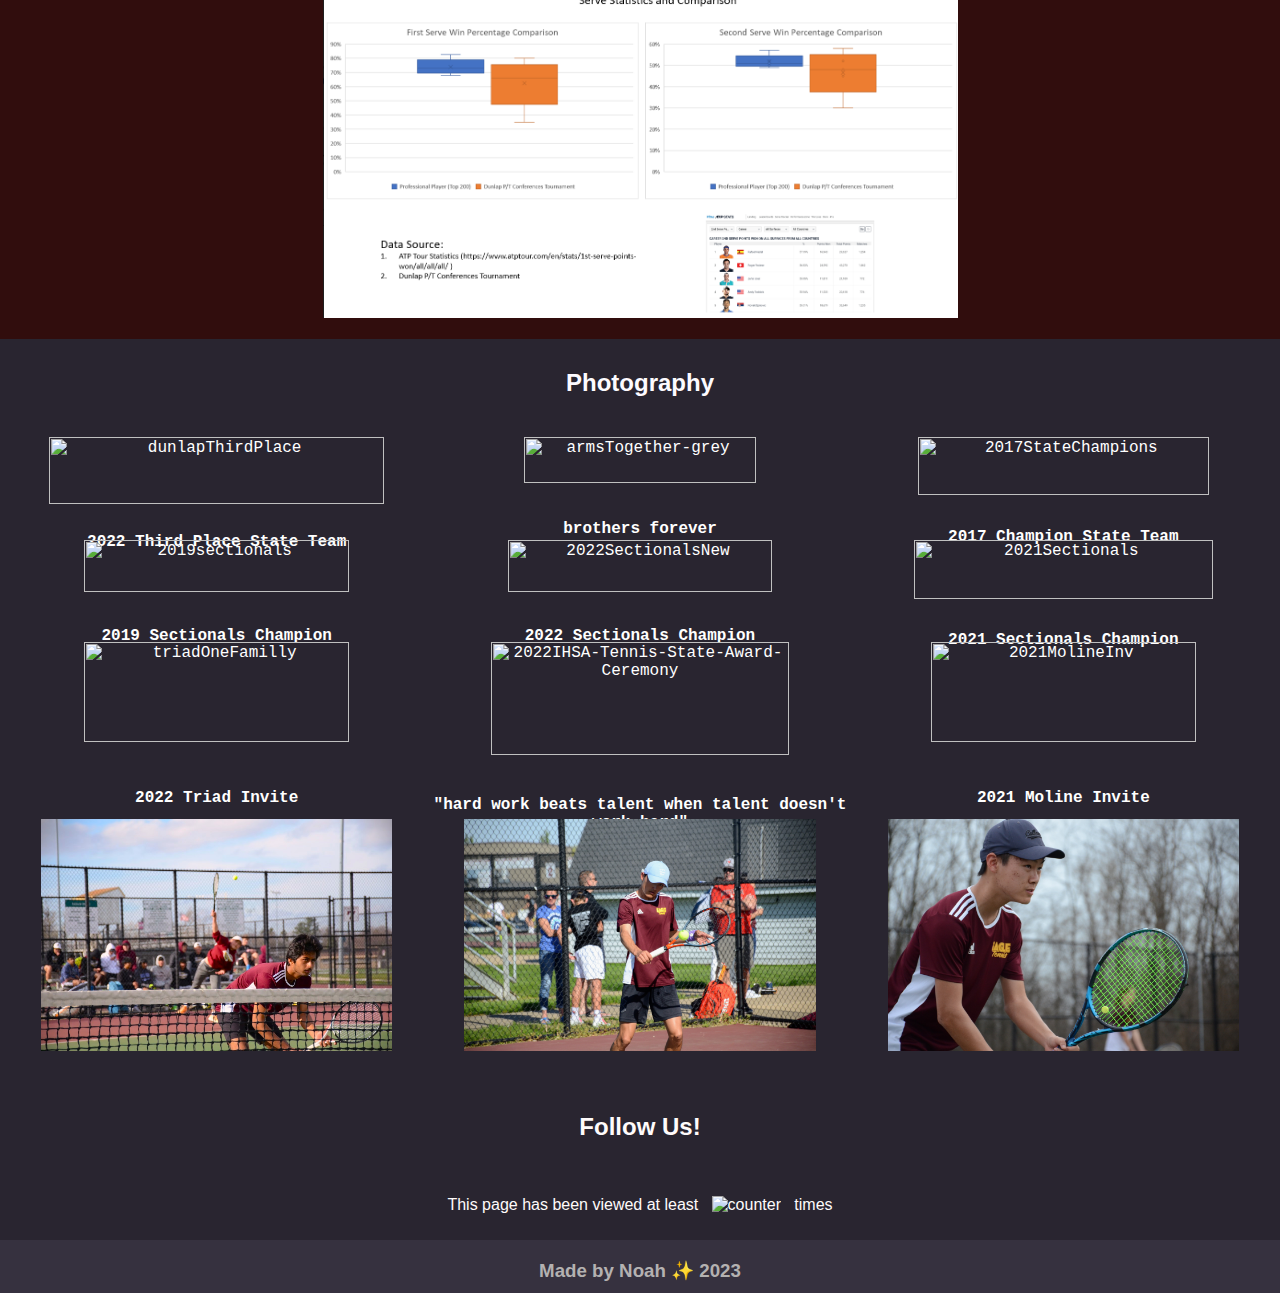
==== commit 14beb264: "Update index.html" ====
--- a/index.html
+++ b/index.html
@@ -146,7 +146,7 @@
         </div>
           <div id="coachNames">
             <div id = "columnCoach">
-            <h3>Assistant Coach | John Allison</h3>
+            <h3>Assistant Coach | John Partington</h3>
             </div>
             <div id = "columnCoach">
             <h3>Head Coach | Patrick Gornik</h3>
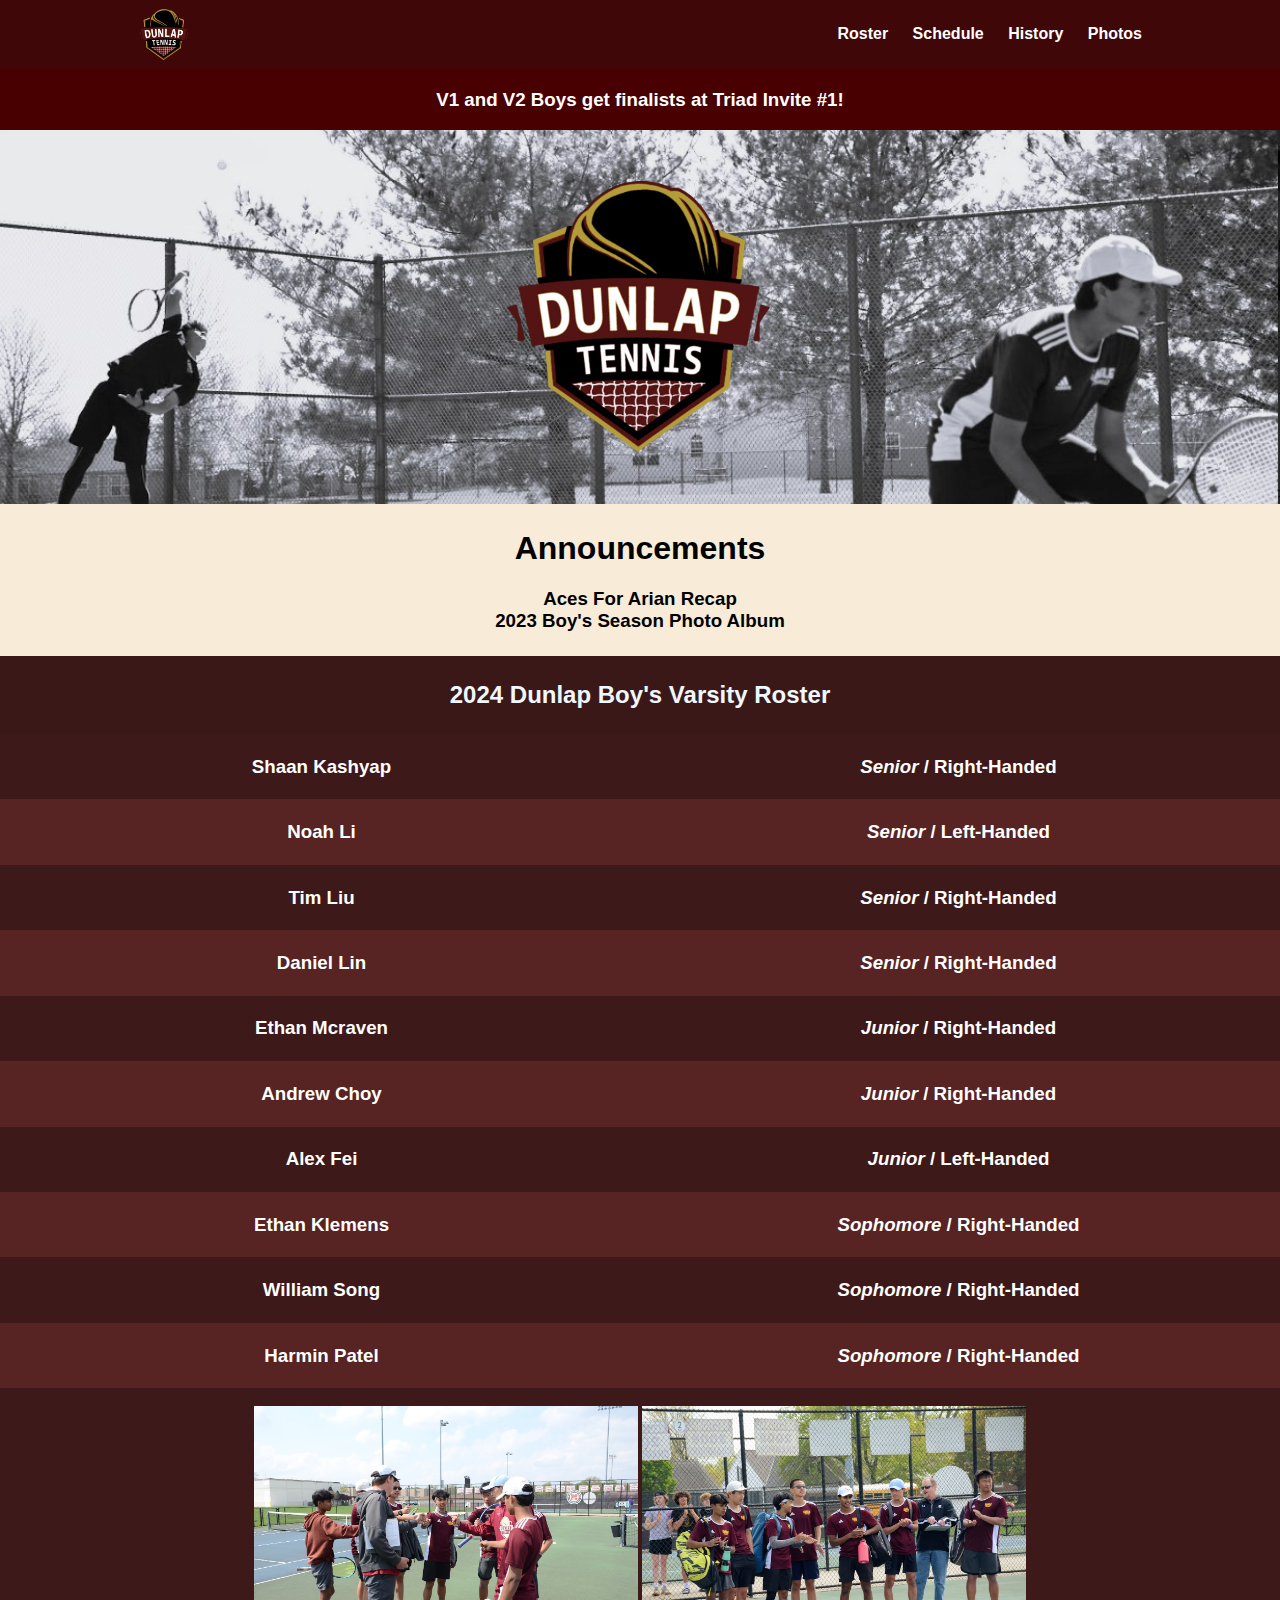
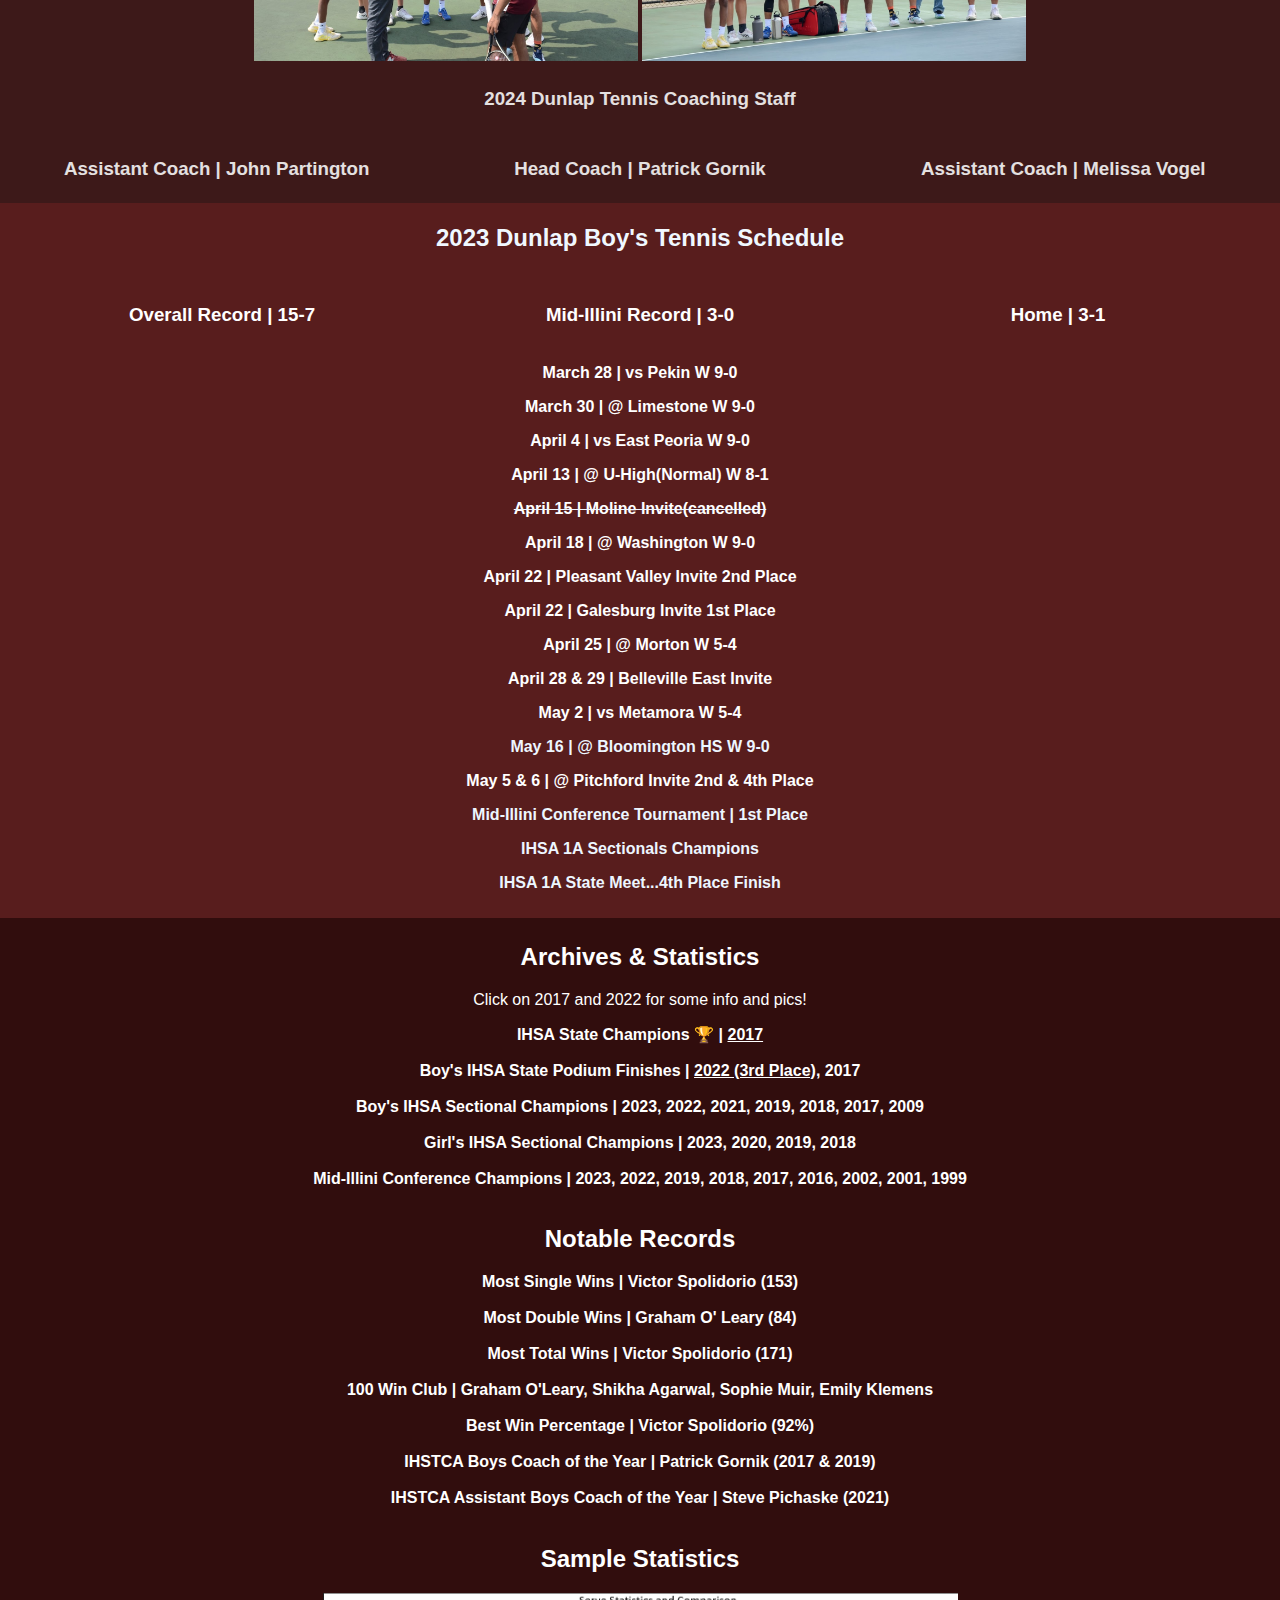
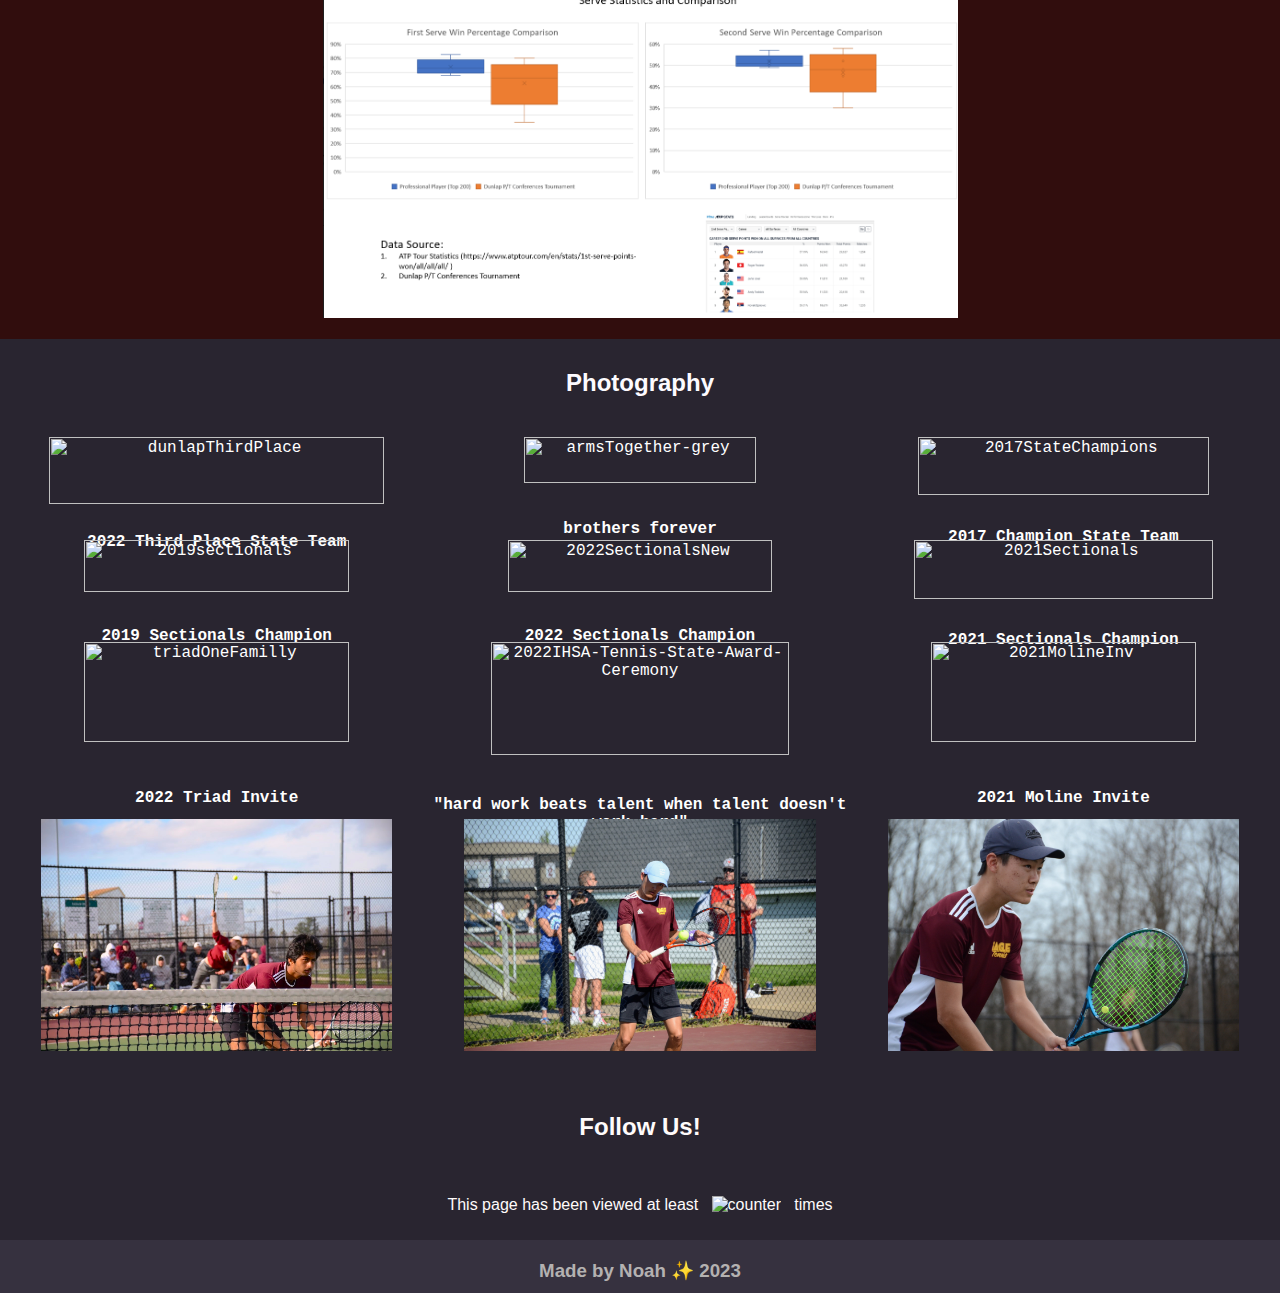
==== commit 3ccf57f7: "Update index.html" ====
--- a/index.html
+++ b/index.html
@@ -142,7 +142,7 @@
           
         </div>
         <div class="dunlap-coaches">
-          <h3>2023 Dunlap Tennis Coaching Staff</h3>
+          <h3>2024 Dunlap Tennis Coaching Staff</h3>
         </div>
           <div id="coachNames">
             <div id = "columnCoach">
@@ -165,13 +165,13 @@
             <div class="match-names"><strong>
               <div id = "columnRecord">
                 <div id = "currentStats">
-                  <h3>Overall Record | 26 - 4 - 7</h3>
+                  <h3>Overall Record | 15-7</h3>
                 </div>
                 <div id = "currentStats">
-                  <h3>Mid-Illini Record | 6-0</h3>
+                  <h3>Mid-Illini Record | 3-0</h3>
                 </div>
                 <div id = "currentStats">
-                  <h3>Home | 4-0</h3>
+                  <h3>Home | 3-1</h3>
                 </div>
               </div>
               <p><a href = "https://www.google.com/maps/place/Dunlap+High+School+Track+%26+Football+Field/@40.8525885,-89.6771878,362m/data=!3m1!1e3!4m12!1m6!3m5!1s0x880a423863d89ccf:0xc44a06acc4cc3569!2sDunlap+High+School!8m2!3d40.8547012!4d-89.6750033!3m4!1s0x0:0xfd5b7dce5bfd9969!8m2!3d40.853312!4d-89.6768608" target="_blank">March 28 | vs Pekin   W 9-0</a></p>
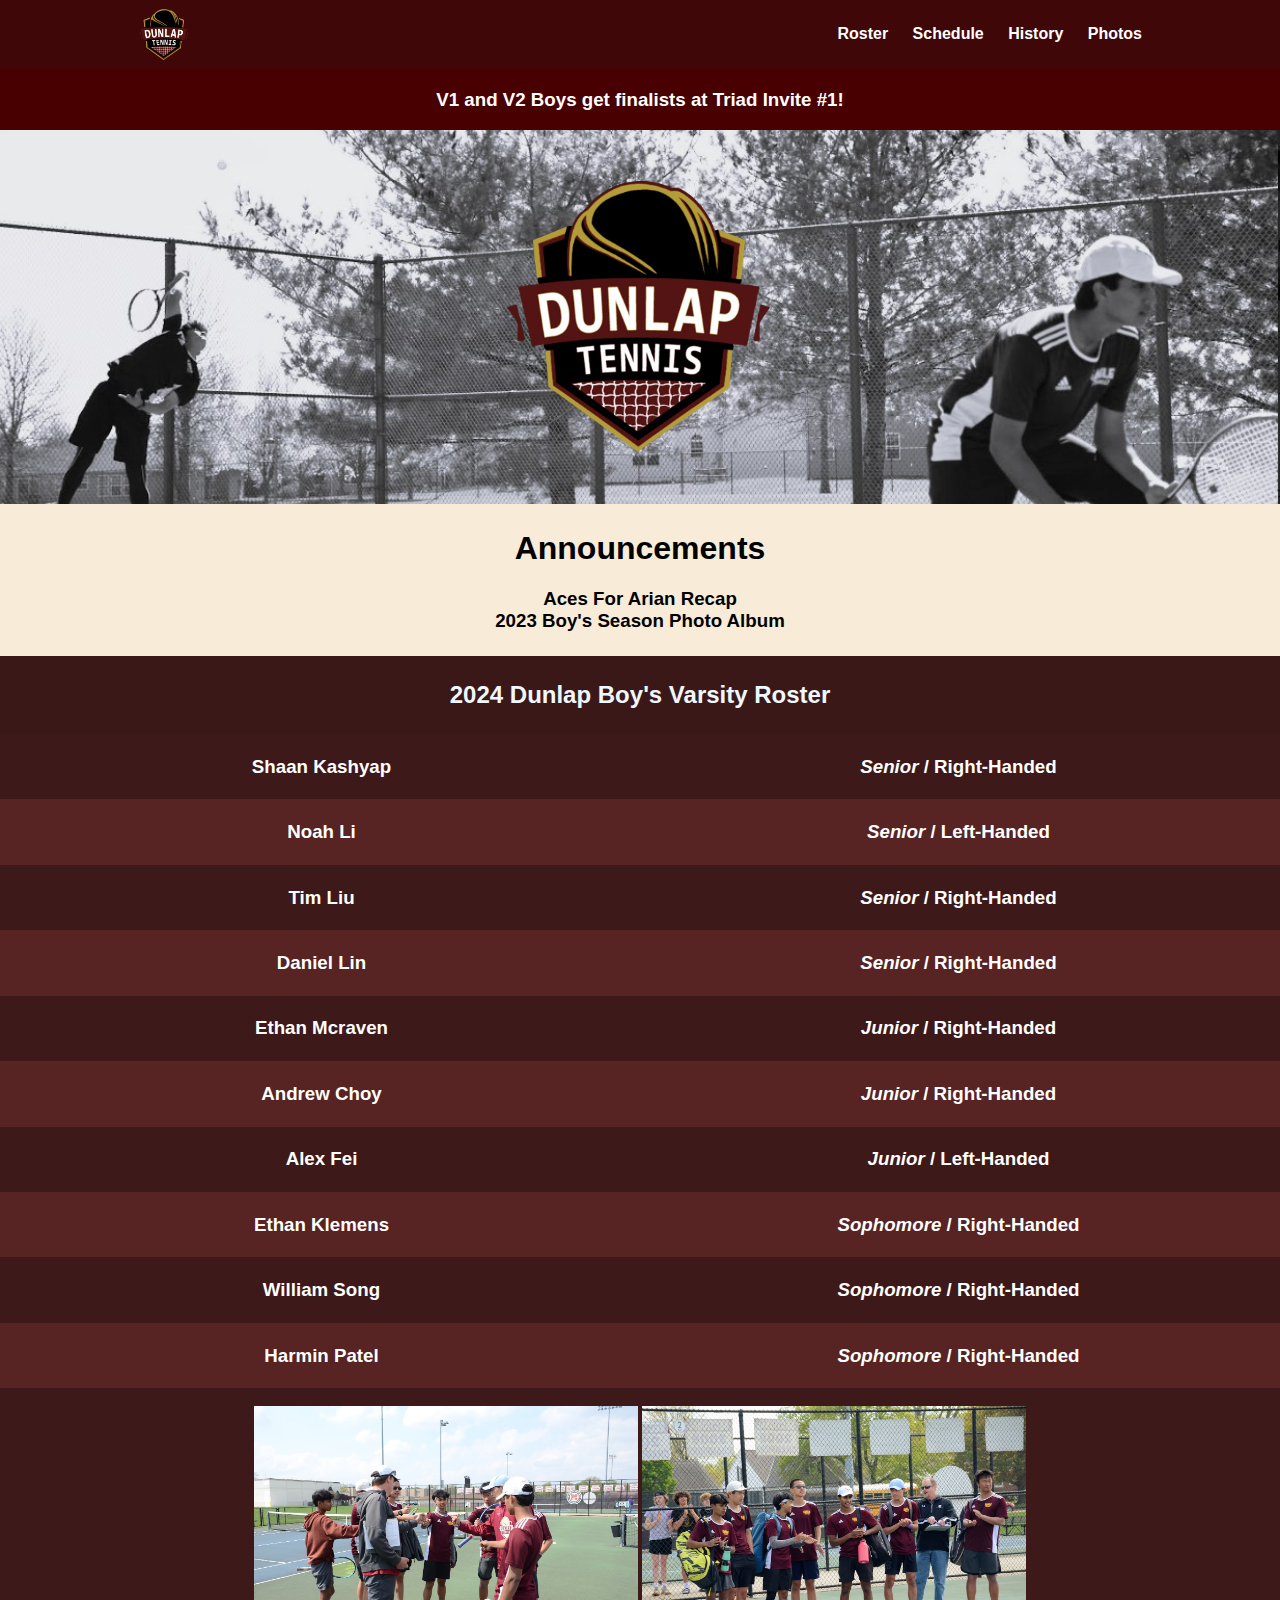
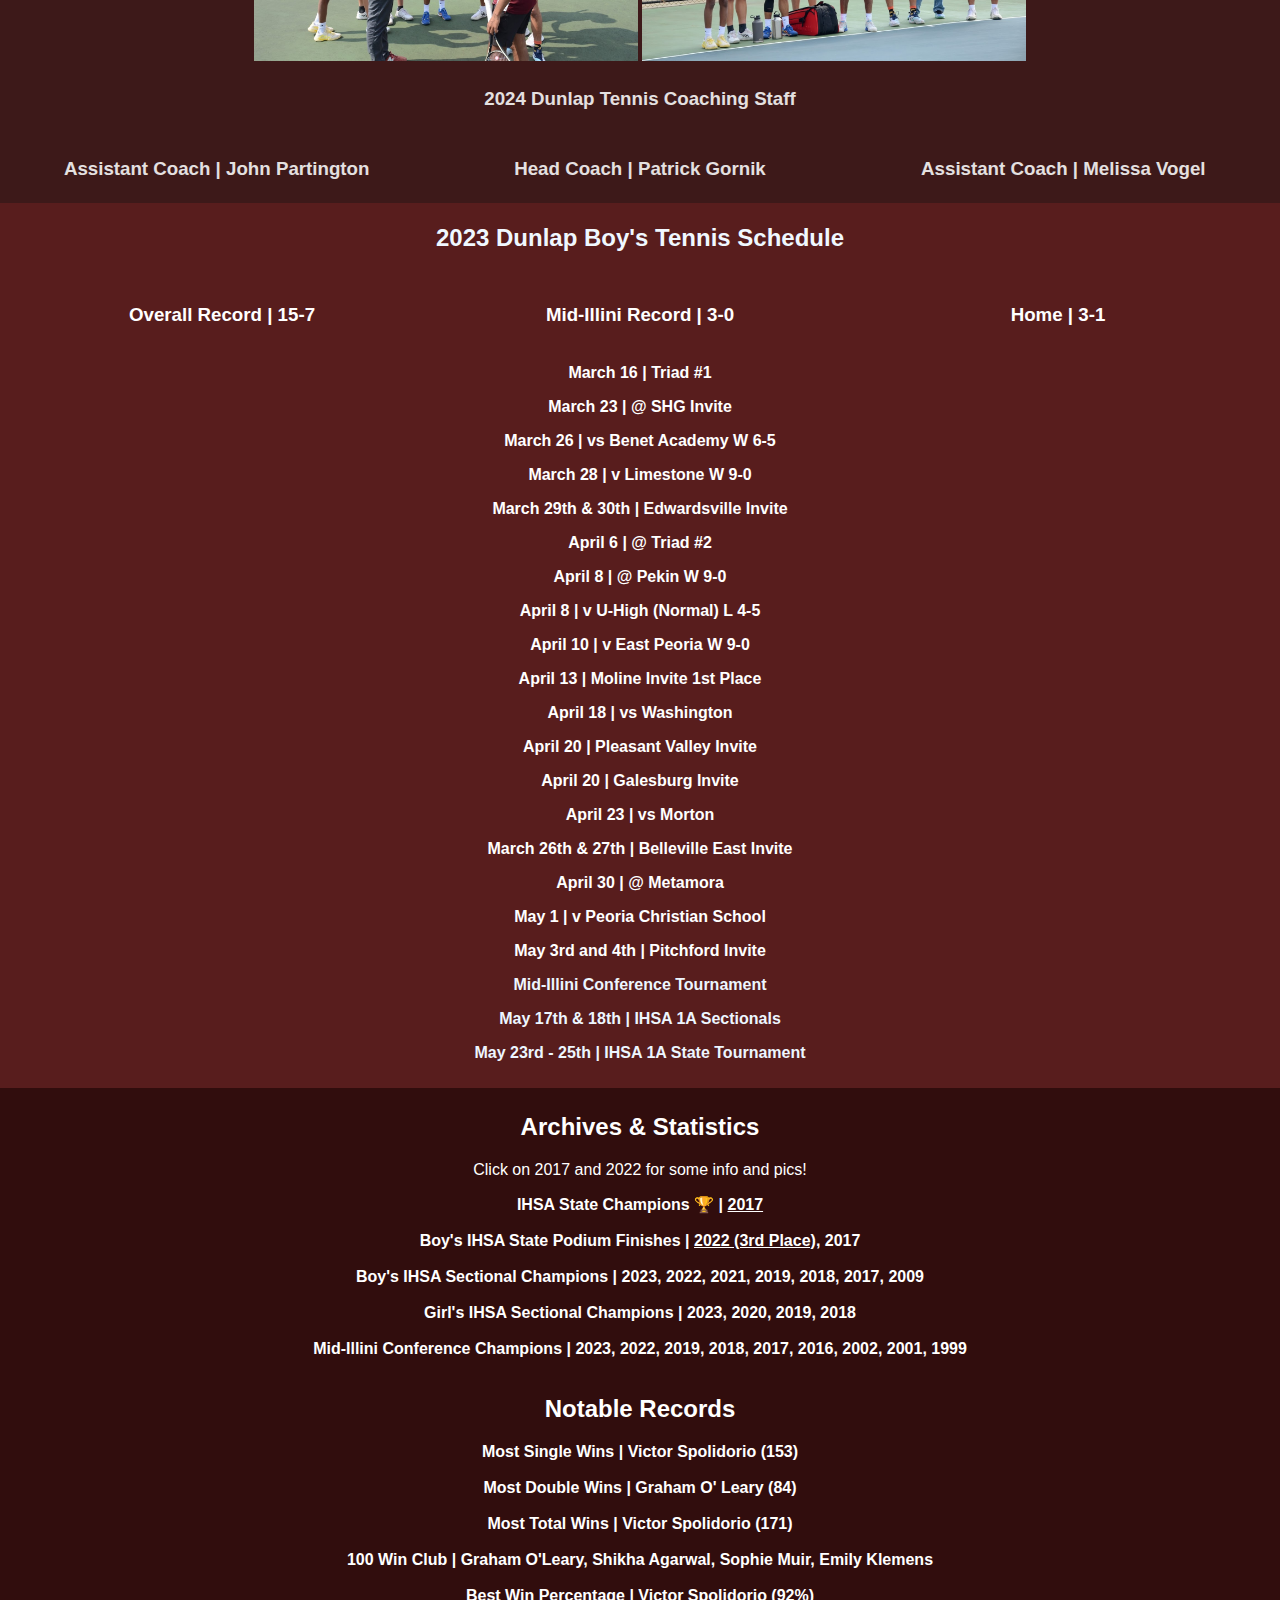
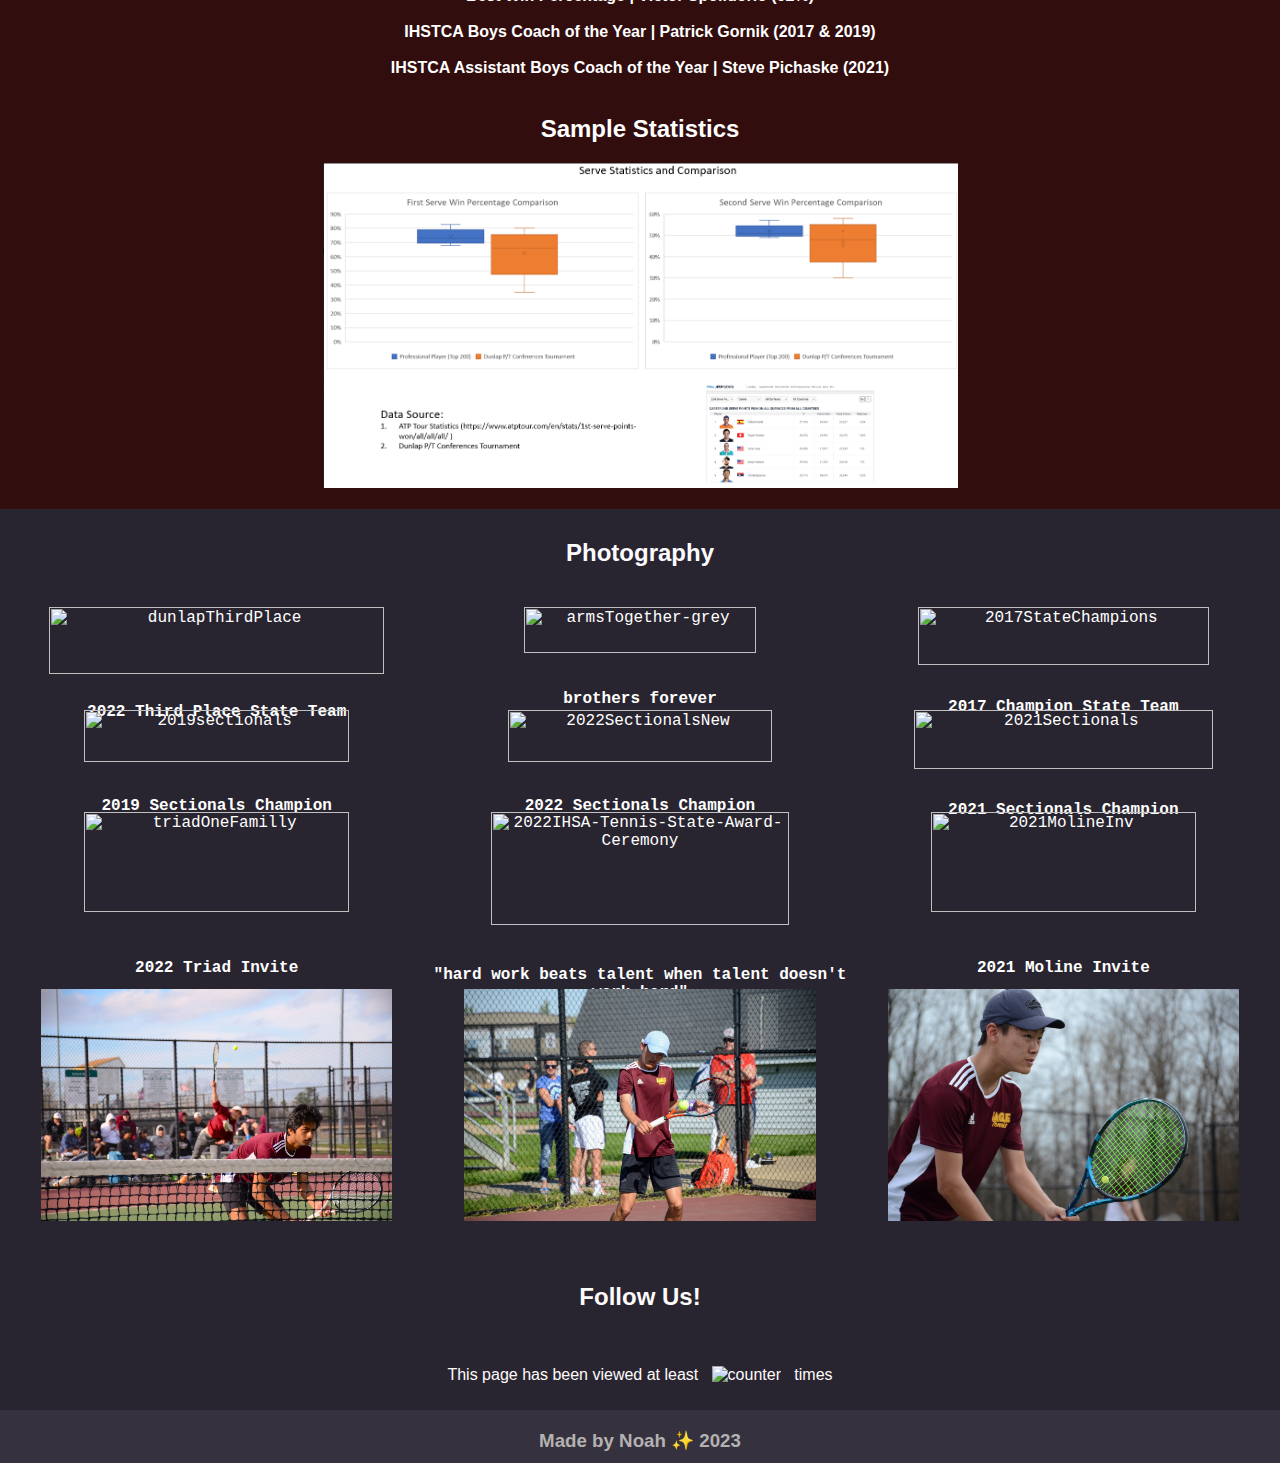
==== commit 03021c39: "Update index.html" ====
--- a/index.html
+++ b/index.html
@@ -174,23 +174,28 @@
                   <h3>Home | 3-1</h3>
                 </div>
               </div>
-              <p><a href = "https://www.google.com/maps/place/Dunlap+High+School+Track+%26+Football+Field/@40.8525885,-89.6771878,362m/data=!3m1!1e3!4m12!1m6!3m5!1s0x880a423863d89ccf:0xc44a06acc4cc3569!2sDunlap+High+School!8m2!3d40.8547012!4d-89.6750033!3m4!1s0x0:0xfd5b7dce5bfd9969!8m2!3d40.853312!4d-89.6768608" target="_blank">March 28 | vs Pekin   W 9-0</a></p>
-              <p><a href = "https://www.google.com/maps/place/Limestone+Community+High+School/@40.6400993,-89.6834905,575m/data=!3m1!1e3!4m5!3m4!1s0x880a5fbfc00700b5:0xfba286b03840a94d!8m2!3d40.6389269!4d-89.6812476" target = "_blank">March 30 | @ Limestone W 9-0</a></p>
-              <p><a href = "https://www.google.com/maps/place/Dunlap+High+School+Track+%26+Football+Field/@40.8525885,-89.6771878,362m/data=!3m1!1e3!4m12!1m6!3m5!1s0x880a423863d89ccf:0xc44a06acc4cc3569!2sDunlap+High+School!8m2!3d40.8547012!4d-89.6750033!3m4!1s0x0:0xfd5b7dce5bfd9969!8m2!3d40.853312!4d-89.6768608" target="_blank">April 4 | vs East Peoria W 9-0</a></p>
-              <p><a href = "https://goredbirds.com/sports/2014/5/12/Facilty_gregory_street_courts.aspx" target="_blank">April 13 | @ U-High(Normal) W 8-1</a></p>
-              <p><s><a href = "https://www.google.com/maps/place/Moline+High+School/@41.4870348,-90.4874423,551m/data=!3m1!1e3!4m5!3m4!1s0x87e230fc58a5d1d5:0xa487d70f67a4749d!8m2!3d41.4878104!4d-90.4845026?hl=en-US" target="_blank">April 15 | Moline Invite(cancelled)</a></s></p>
-              <p><a href = "https://www.google.com/maps/place/Washington+Community+High+School/@40.7058017,-89.4226522,558m/data=!3m1!1e3!4m5!3m4!1s0x880a54979b87ff39:0xf3c2f23437b1dd3c!8m2!3d40.704325!4d-89.418425" target="_blank">April 18 | @ Washington W 9-0</a></p>
-              <p><a href = "https://www.google.com/maps/place/Pleasant+Valley+High+School/@41.5526719,-90.4725166,619m/data=!3m1!1e3!4m5!3m4!1s0x0:0x57c5f03a3b7bd844!8m2!3d41.5529577!4d-90.4717416" target="_blank">April 22 | Pleasant Valley Invite 2nd Place</a></p>
-              <p><a href = "https://www.google.com/maps/place/Galesburg+High+School+Tennis+Courts/@40.9629846,-90.3937175,556m/data=!3m2!1e3!4b1!4m5!3m4!1s0x87e197115ae4d561:0xdb36532fa69b996f!8m2!3d40.9629806!4d-90.3915288" target="_blank">April 22 | Galesburg Invite 1st Place</a></p>
-              <p><a href = "https://www.google.com/maps/place/Morton+High+School+Tennis+Courts,+E+Jackson+St,+Morton,+IL+61550/@40.6126768,-89.452828,559m/data=!3m2!1e3!4b1!4m5!3m4!1s0x880aff401c3734ed:0xe4b9ab82015f5e23!8m2!3d40.6126762!4d-89.4506541" target="_blank">April 25 | @ Morton W 5-4</a></p>
-              <p><a href = "https://www.google.com/maps/place/Belleville+Township+East+High+School/@38.5196176,-89.9513018,944m/data=!3m1!1e3!4m5!3m4!1s0x0:0xa2dcca91b24d2fe7!8m2!3d38.5195301!4d-89.9493599" target="_blank">April 28 & 29 | Belleville East Invite</a></p>
-              <p><a href = "https://www.google.com/maps/place/Dunlap+High+School+Track+%26+Football+Field/@40.8525885,-89.6771878,362m/data=!3m1!1e3!4m12!1m6!3m5!1s0x880a423863d89ccf:0xc44a06acc4cc3569!2sDunlap+High+School!8m2!3d40.8547012!4d-89.6750033!3m4!1s0x0:0xfd5b7dce5bfd9969!8m2!3d40.853312!4d-89.6768608" target="_blank">May 2 | vs Metamora W 5-4</a></p>
-              <p>May 16 | @ Bloomington HS W 9-0</p>
-              <p><a href = "https://www.google.com/maps/place/Metamora+Township+High+School+Athletic+Fields/@40.7988204,-89.3658102,557m/data=!3m1!1e3!4m12!1m6!3m5!1s0x880bad7fdd346eed:0x802412bf4eca9eb3!2sMetamora+Township+High+School!8m2!3d40.7946741!4d-89.3639219!3m4!1s0x0:0x79e634316211b75a!8m2!3d40.8005822!4d-89.3622755" target="_blank">May 5 & 6 | @ Pitchford Invite 2nd & 4th Place</a></p>
+              <p><a href = "https://www.google.com/maps/place/Triad+High+School/@38.7155661,-89.8564725,15z/data=!4m2!3m1!1s0x0:0x683d5fa97f480327?sa=X&ved=1t:2428&ictx=111" target="_blank">March 16 | Triad #1</a></p>
+              <p><a href = "https://www.google.com/maps/place/Velasco+Tennis+Center/@39.7882297,-89.6775202,15z/data=!4m2!3m1!1s0x0:0xd1f164ad3b26c4c1?sa=X&ved=1t:2428&ictx=111" target = "_blank">March 23 | @ SHG Invite </a></p>
+              <p><a href = "https://www.google.com/maps/place/Dunlap+High+School+Track+%26+Football+Field/@40.8525885,-89.6771878,362m/data=!3m1!1e3!4m12!1m6!3m5!1s0x880a423863d89ccf:0xc44a06acc4cc3569!2sDunlap+High+School!8m2!3d40.8547012!4d-89.6750033!3m4!1s0x0:0xfd5b7dce5bfd9969!8m2!3d40.853312!4d-89.6768608" target="_blank">March 26 | vs Benet Academy W 6-5</a></p>
+              <p><a href = "https://www.google.com/maps/place/Dunlap+High+School/@40.8547052,-89.6775782,17z/data=!3m1!4b1!4m6!3m5!1s0x880a423863d89ccf:0xc44a06acc4cc3569!8m2!3d40.8547012!4d-89.6750033!16s%2Fm%2F0bbvrv_?entry=ttu" target="_blank">March 28 | v Limestone  W 9-0</a></p>
+              <p><a href = "https://www.google.com/maps/place/Edwardsville+High+School/@38.7887592,-89.9778239,17z/data=!3m1!4b1!4m6!3m5!1s0x8875f8329781cc2d:0xcfcc70457a8aa0f1!8m2!3d38.788755!4d-89.975249!16s%2Fm%2F0766g23?entry=ttu" target="_blank">March 29th & 30th | Edwardsville Invite</a></p>
+              <p><a href = "https://www.google.com/maps/place/Triad+High+School/@38.7155661,-89.8564725,15z/data=!4m2!3m1!1s0x0:0x683d5fa97f480327?sa=X&ved=1t:2428&ictx=111" target="_blank">April 6 | @ Triad #2</a></p>
+              <p><a href = "https://www.google.com/maps/place/Pekin+Community+High+School/@40.5631421,-89.621374,16z/data=!3m1!4b1!4m6!3m5!1s0x880af6a921d9a3a1:0x150708c621eca7f9!8m2!3d40.5631381!4d-89.6187991!16s%2Fm%2F0768lnp?entry=ttu" target="_blank">April 8 | @ Pekin W 9-0</a></p>
+              <p><a href = "https://www.google.com/maps/place/Dunlap+High+School/@40.8547052,-89.6775782,17z/data=!3m1!4b1!4m6!3m5!1s0x880a423863d89ccf:0xc44a06acc4cc3569!8m2!3d40.8547012!4d-89.6750033!16s%2Fm%2F0bbvrv_?entry=ttu" target="_blank">April 8 | v U-High (Normal) L 4-5</a></p>
+              <p><a href = "https://www.google.com/maps/place/Dunlap+High+School/@40.8547052,-89.6775782,17z/data=!3m1!4b1!4m6!3m5!1s0x880a423863d89ccf:0xc44a06acc4cc3569!8m2!3d40.8547012!4d-89.6750033!16s%2Fm%2F0bbvrv_?entry=ttu" target="_blank">April 10 | v East Peoria W 9-0</a></p>
+              <p><a href = "https://www.google.com/maps/place/Moline+High+School/@41.4878144,-90.4870775,16z/data=!3m1!4b1!4m6!3m5!1s0x87e230fc58a5d1d5:0xa487d70f67a4749d!8m2!3d41.4878104!4d-90.4845026!16s%2Fm%2F0278s8t?entry=ttu" target="_blank">April 13 | Moline Invite   1st Place</a></p>
+              <p><a href = "https://www.google.com/maps/place/Dunlap+High+School/@40.8547052,-89.6775782,17z/data=!3m1!4b1!4m6!3m5!1s0x880a423863d89ccf:0xc44a06acc4cc3569!8m2!3d40.8547012!4d-89.6750033!16s%2Fm%2F0bbvrv_?entry=ttu" target="_blank">April 18 | vs Washington </a></p>
+              <p><a href = "https://www.google.com/maps/place/Pleasant+Valley+High+School/@41.5529617,-90.4743165,17z/data=!3m1!4b1!4m6!3m5!1s0x87e237733c8b3175:0x57c5f03a3b7bd844!8m2!3d41.5529577!4d-90.4717416!16s%2Fm%2F02qmcbm?entry=ttu" target="_blank">April 20 | Pleasant Valley Invite </a></p>
+              <p><a href = "https://www.google.com/maps/place/Galesburg+High+School+Tennis+Courts/@40.9629846,-90.3941037,17z/data=!3m1!4b1!4m6!3m5!1s0x87e197115ae4d561:0xdb36532fa69b996f!8m2!3d40.9629806!4d-90.3915288!16s%2Fg%2F11hssbp2g7?entry=ttu" target="_blank">April 20 | Galesburg Invite </a></p>
+              <p><a href = "https://www.google.com/maps/place/Dunlap+High+School/@40.8547052,-89.6775782,17z/data=!3m1!4b1!4m6!3m5!1s0x880a423863d89ccf:0xc44a06acc4cc3569!8m2!3d40.8547012!4d-89.6750033!16s%2Fm%2F0bbvrv_?entry=ttu" target="_blank">April 23 | vs Morton </a></p>
               
-              <p>Mid-Illini Conference Tournament | 1st Place</p>
-              <p>IHSA 1A Sectionals Champions</p>
-              <p>IHSA 1A State Meet...4th Place Finish</p>
+              <p><a href = "https://www.google.com/maps/place/Belleville+Township+East+High+School/@38.5195301,-89.9493599,15z/data=!4m2!3m1!1s0x0:0xa2dcca91b24d2fe7?sa=X&ved=1t:2428&ictx=111" target="_blank">March 26th & 27th | Belleville East Invite</a></p>
+              <p><a href = "https://www.google.com/maps/place/Metamora+Township+High+School+Athletic+Fields/@40.8004261,-89.3631693,18.25z/data=!4m6!3m5!1s0x880bb3079fc5ee61:0x79e634316211b75a!8m2!3d40.800584!4d-89.3622193!16s%2Fg%2F11ghndh3m4?entry=ttu" target="_blank">April 30 | @ Metamora </a></p>
+              <p><a href = "https://www.google.com/maps/place/Dunlap+High+School/@40.8547052,-89.6775782,17z/data=!3m1!4b1!4m6!3m5!1s0x880a423863d89ccf:0xc44a06acc4cc3569!8m2!3d40.8547012!4d-89.6750033!16s%2Fm%2F0bbvrv_?entry=ttu" target="_blank">May 1 | v Peoria Christian School </a></p>
+              <p><a href = "https://www.google.com/maps/place/Metamora+Township+High+School+Athletic+Fields/@40.8004261,-89.3631693,18.25z/data=!4m6!3m5!1s0x880bb3079fc5ee61:0x79e634316211b75a!8m2!3d40.800584!4d-89.3622193!16s%2Fg%2F11ghndh3m4?entry=ttu" target="_blank">May 3rd and 4th | Pitchford Invite </a></p>
+              <p>Mid-Illini Conference Tournament</p>
+              <p>May 17th & 18th  |  IHSA 1A Sectionals</p>
+              <p>May 23rd - 25th  |  IHSA 1A State Tournament</p>
             </strong>
             </div>
           </div>
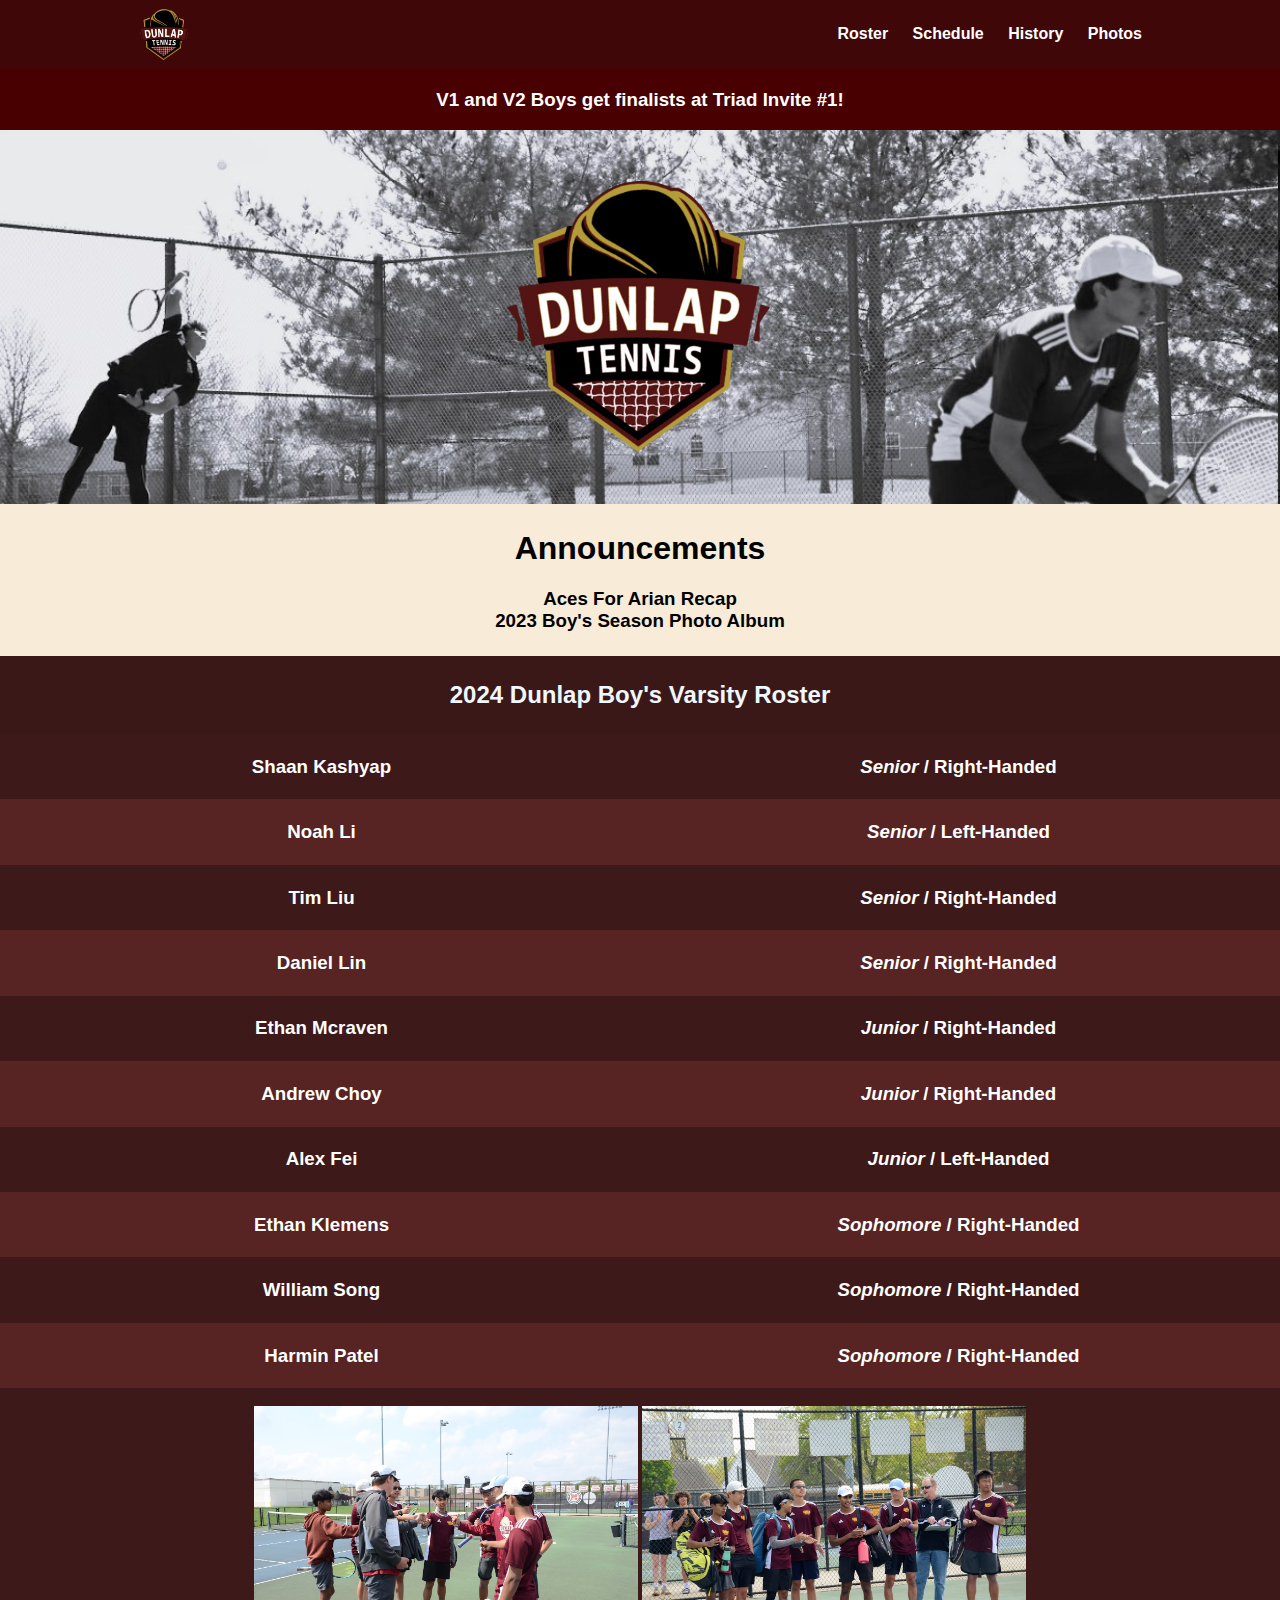
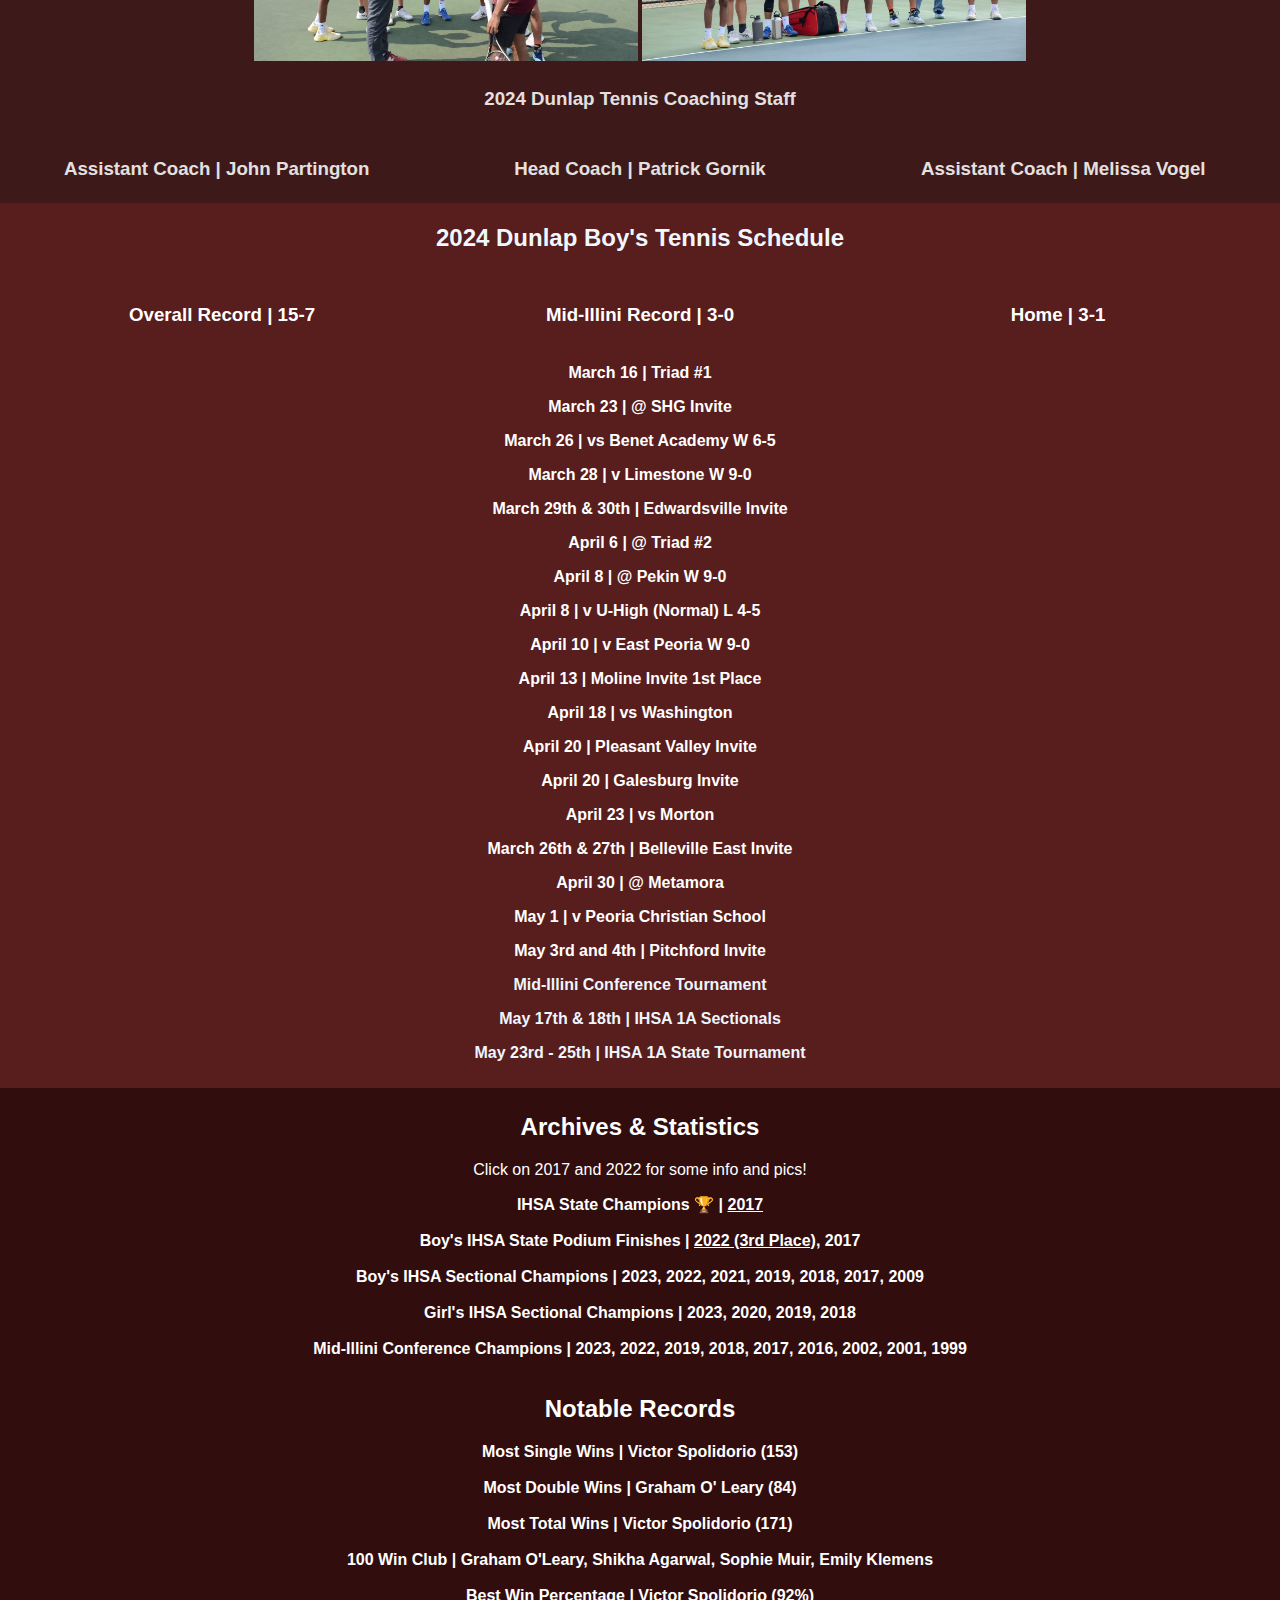
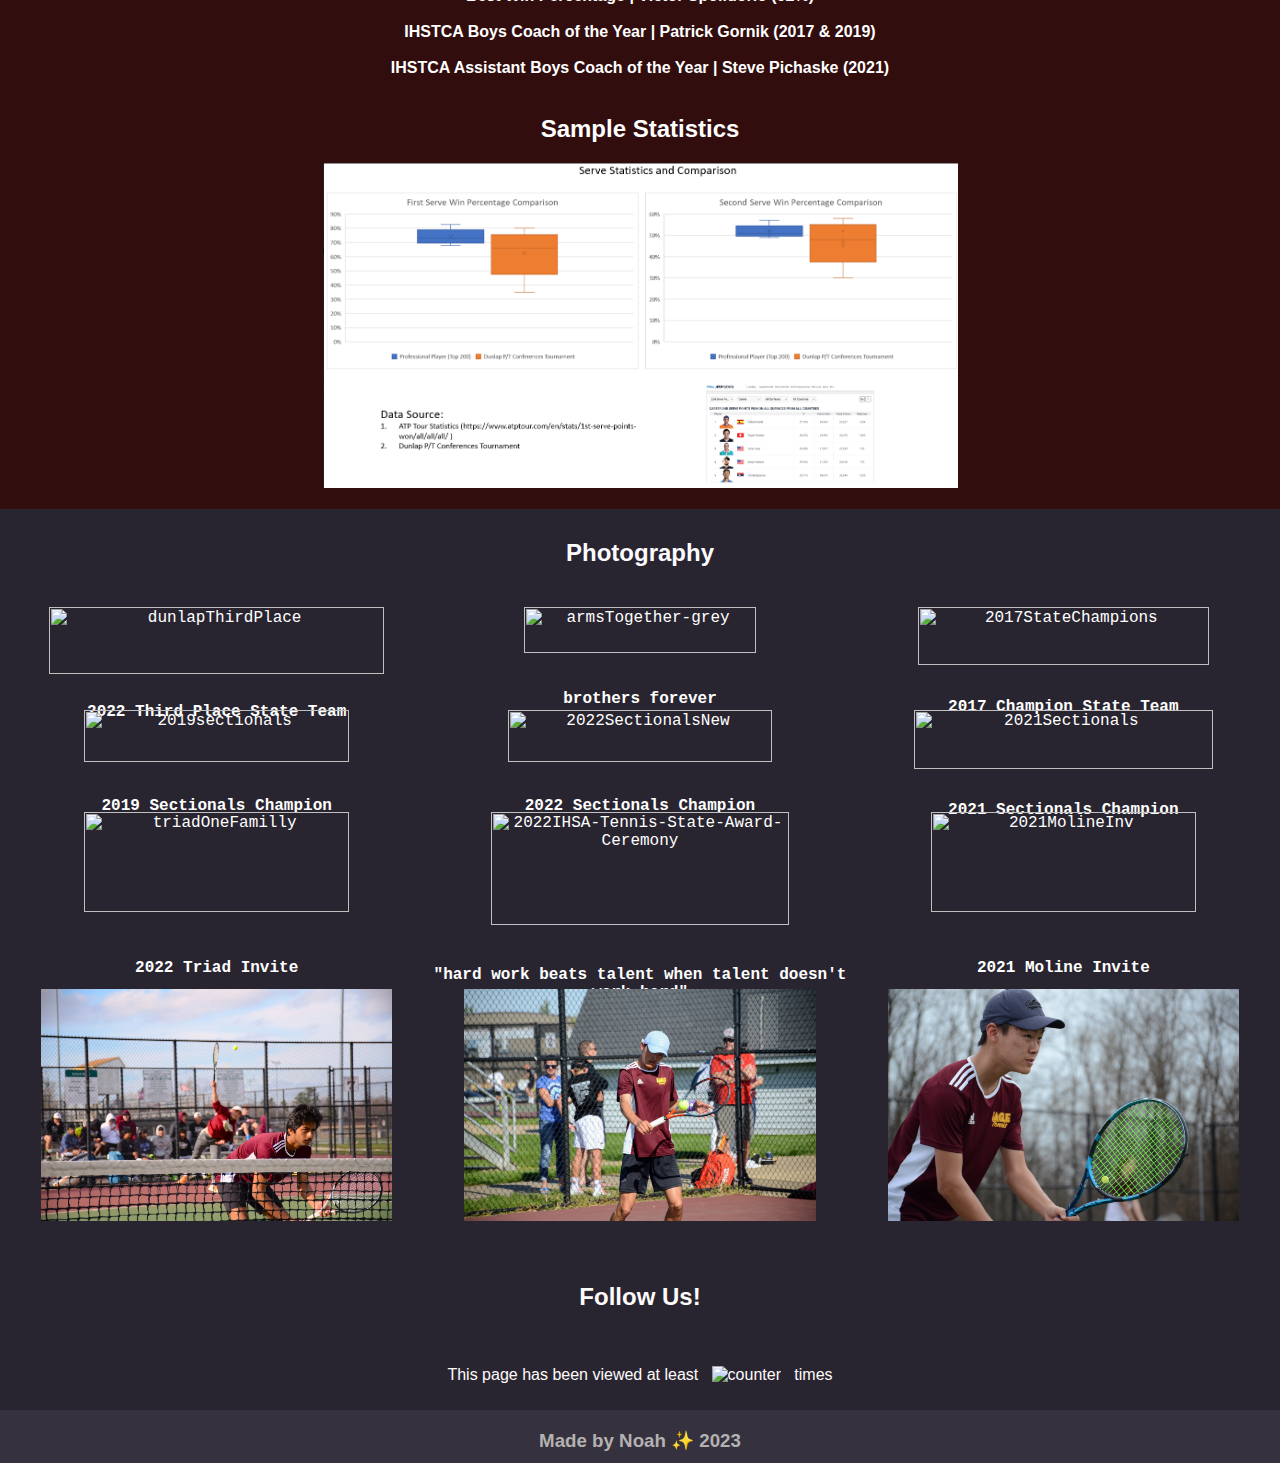
==== commit 697fa482: "Update index.html" ====
--- a/index.html
+++ b/index.html
@@ -158,7 +158,7 @@
         
 
           <section id="centeredScheduleFrame">
-            <h2 class="title-schedule">2023 Dunlap Boy's Tennis Schedule</h2>
+            <h2 class="title-schedule">2024 Dunlap Boy's Tennis Schedule</h2>
             
           </section>
           <div id="scheduleNames">
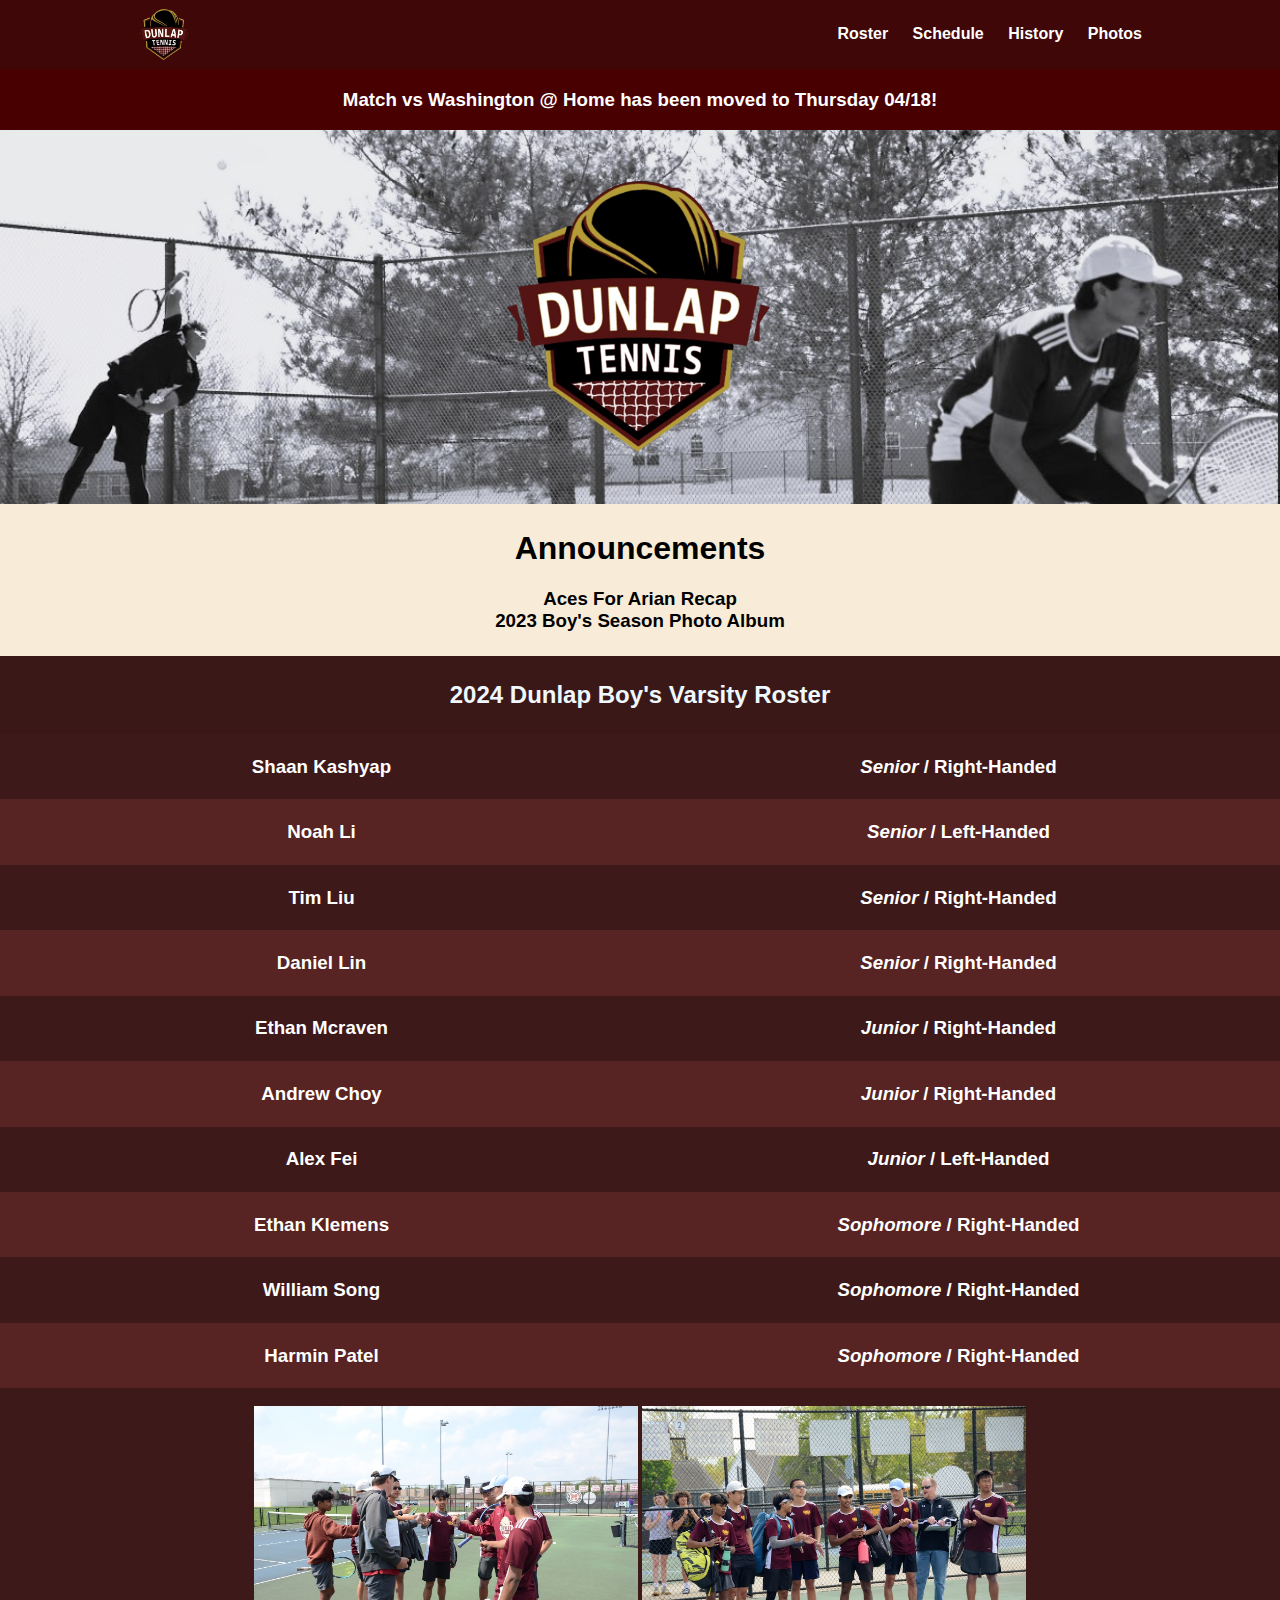
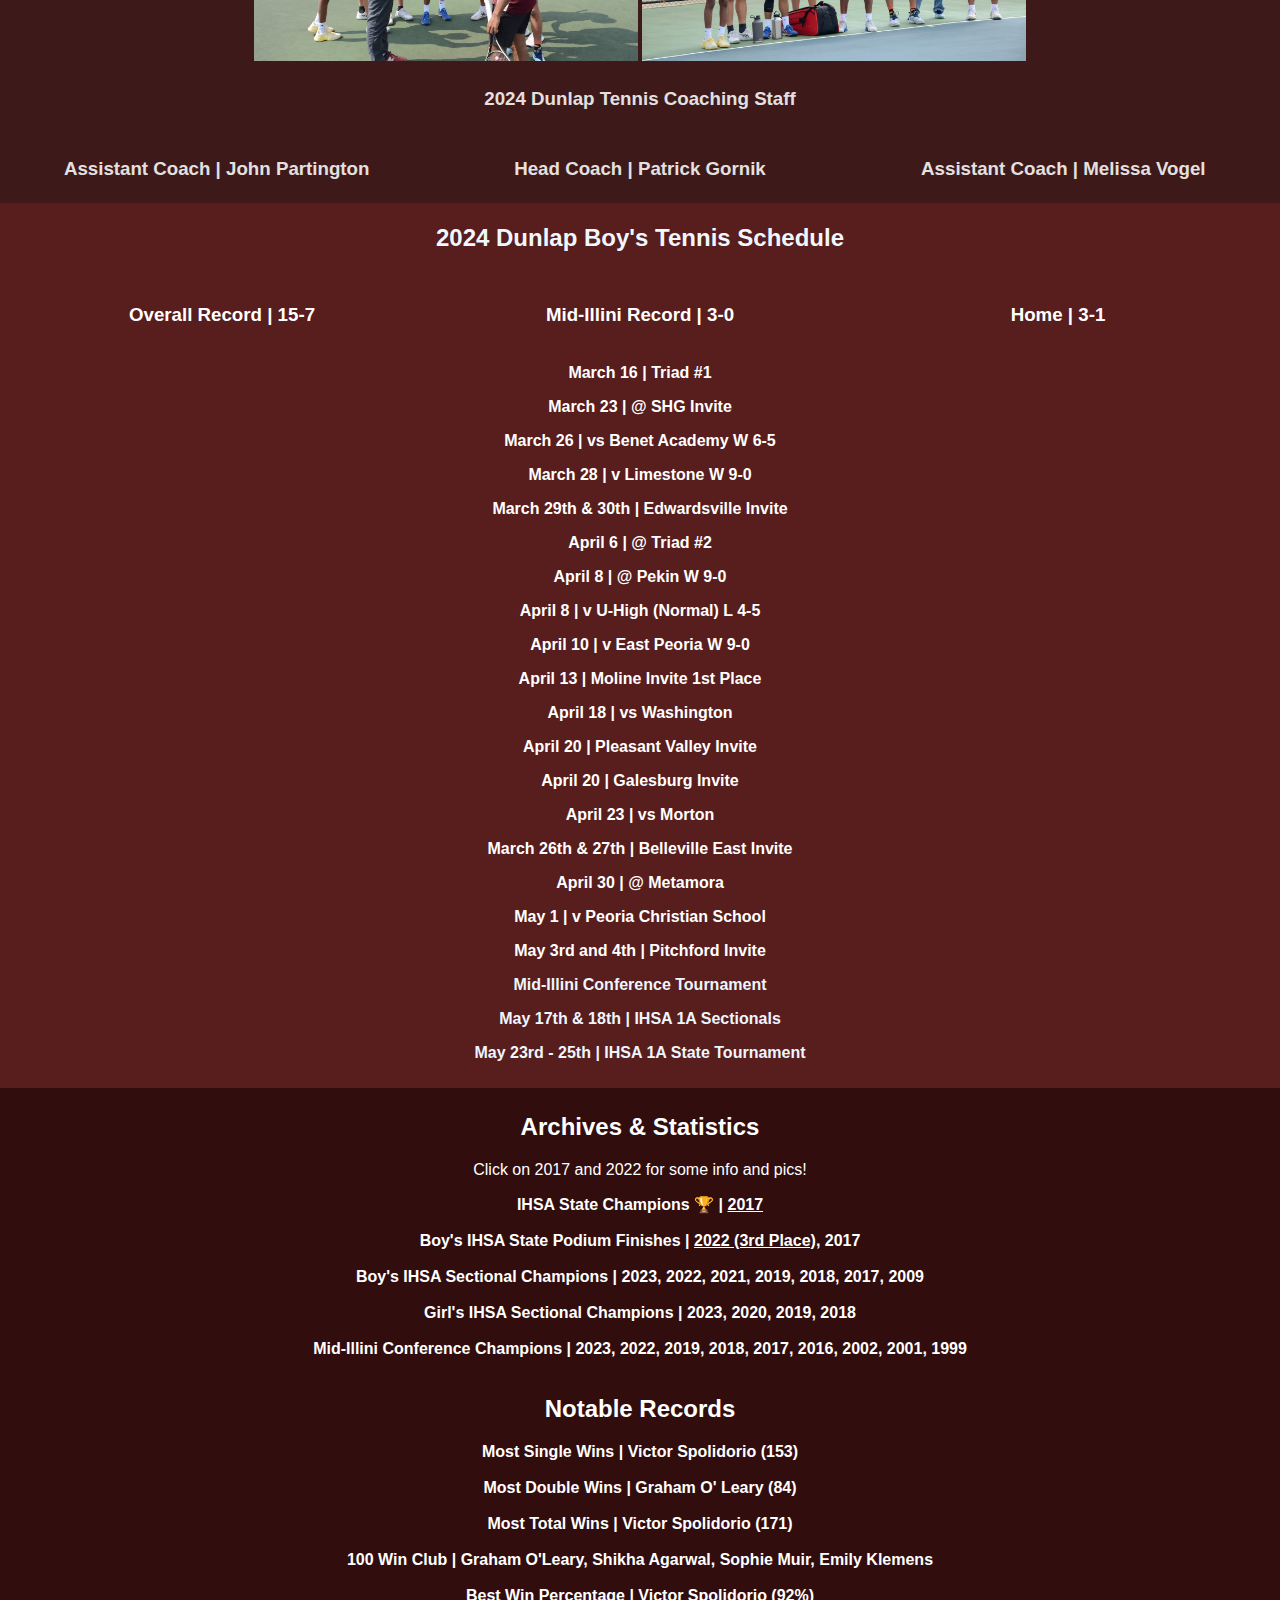
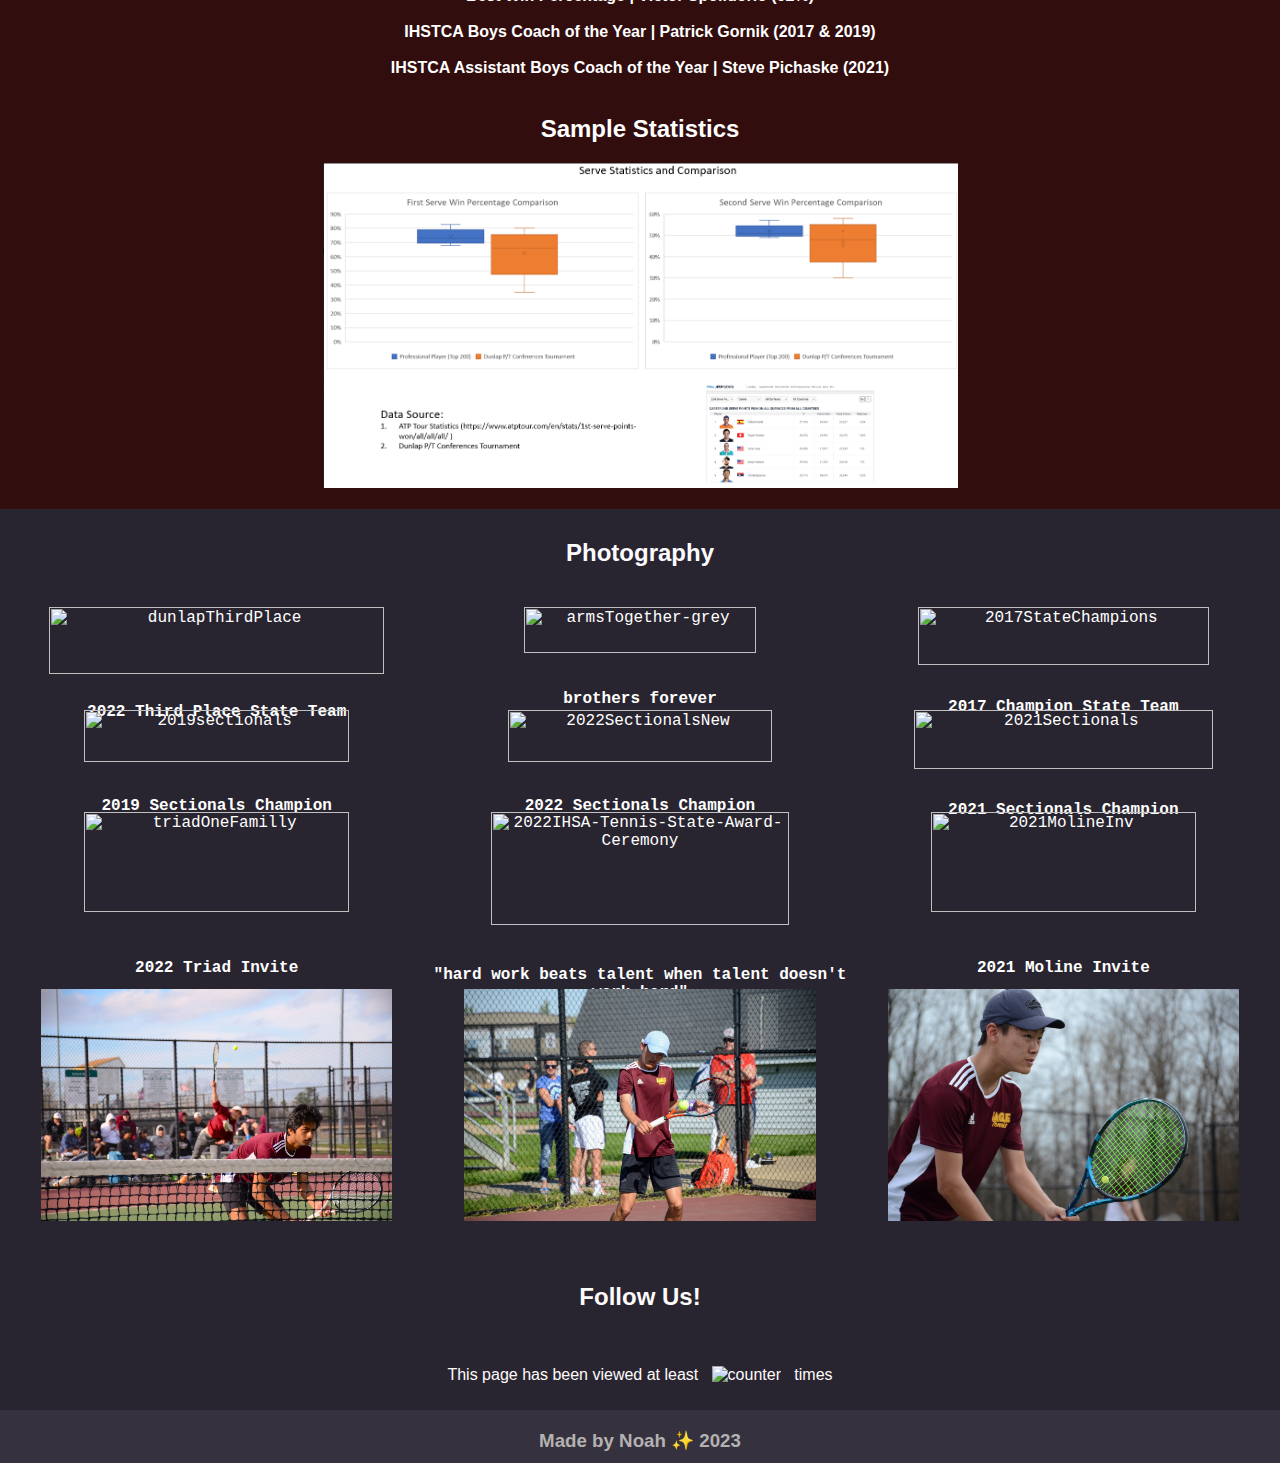
==== commit b437bd54: "Update index.html" ====
--- a/index.html
+++ b/index.html
@@ -24,7 +24,7 @@
           </header>
         </div>
         <div class="welcome">
-          <h3>V1 and V2 Boys get finalists at Triad Invite #1!</h3>
+          <h3>Match vs Washington @ Home has been moved to Thursday 04/18!</h3>
         </div>
         <div class="headerHome">
 <!--           <h1>Welcome to the Dunlap Tennis Team Webpage!</h1> -->
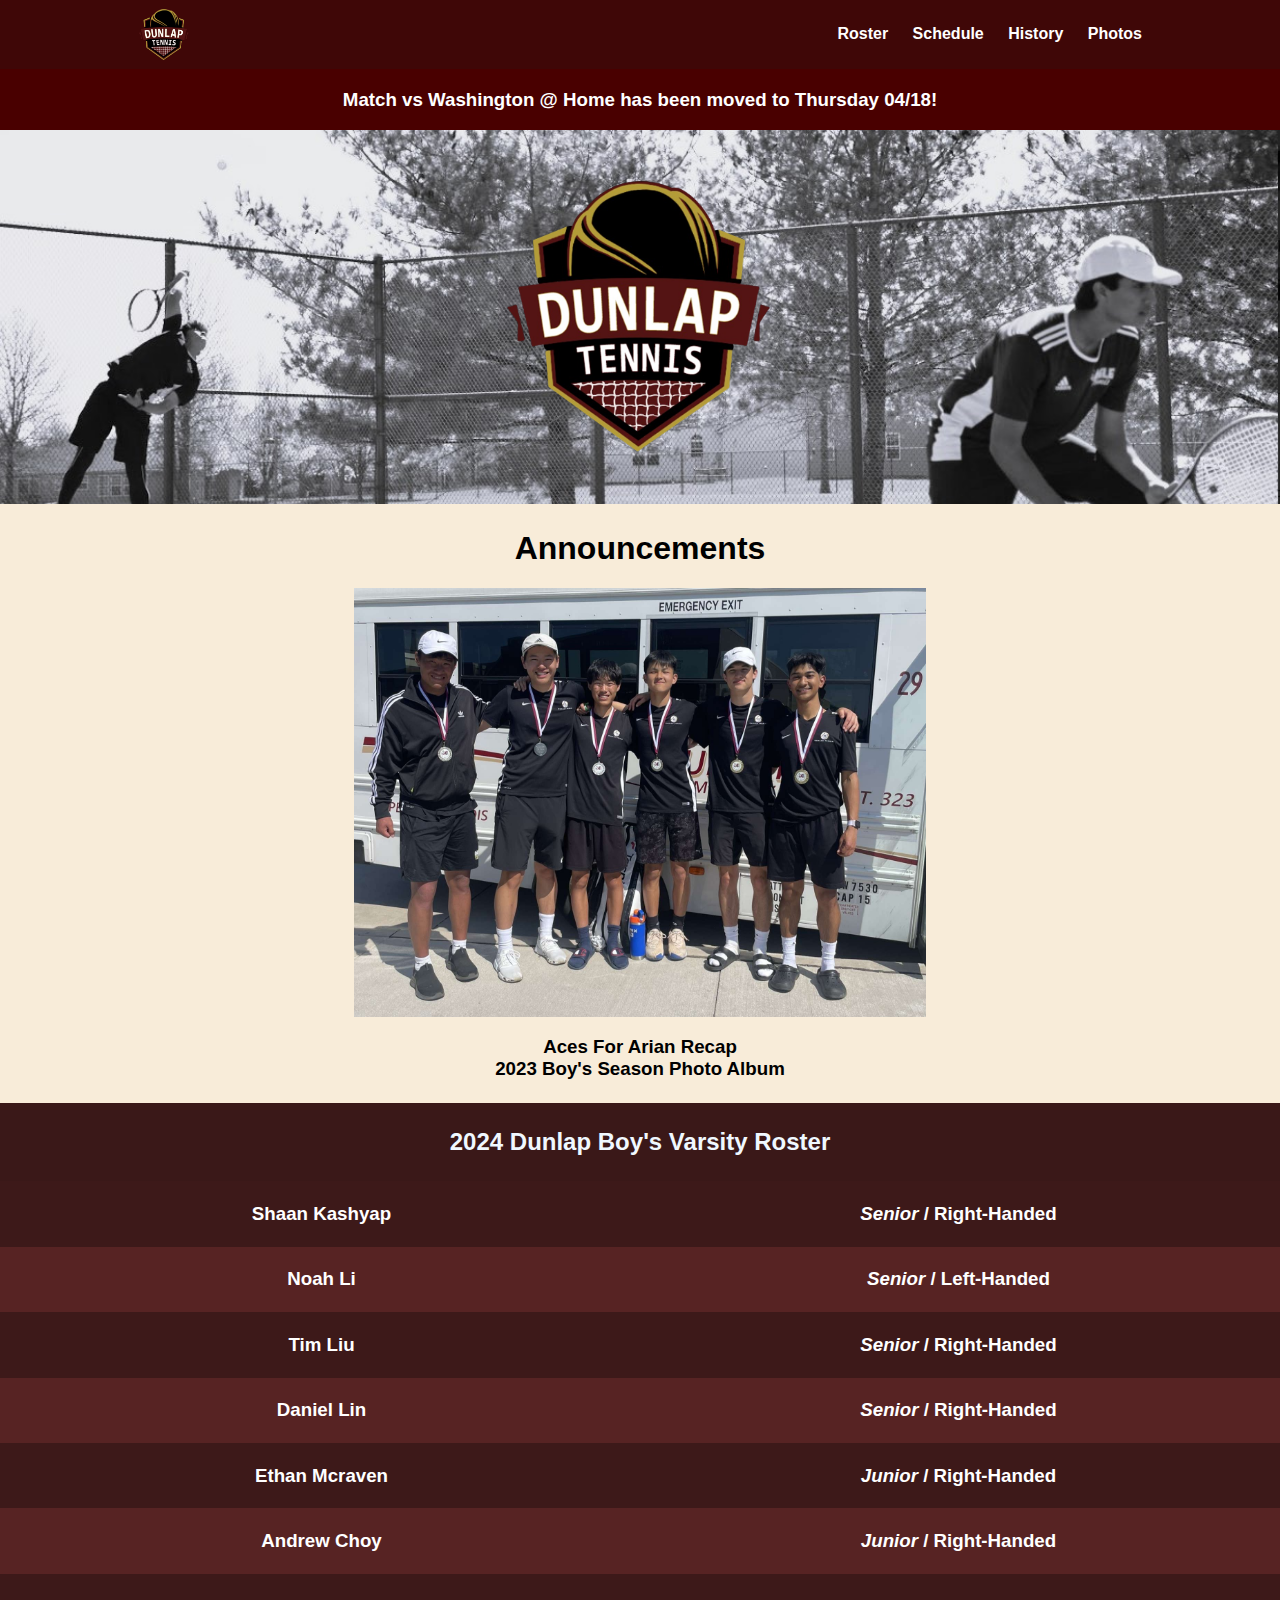
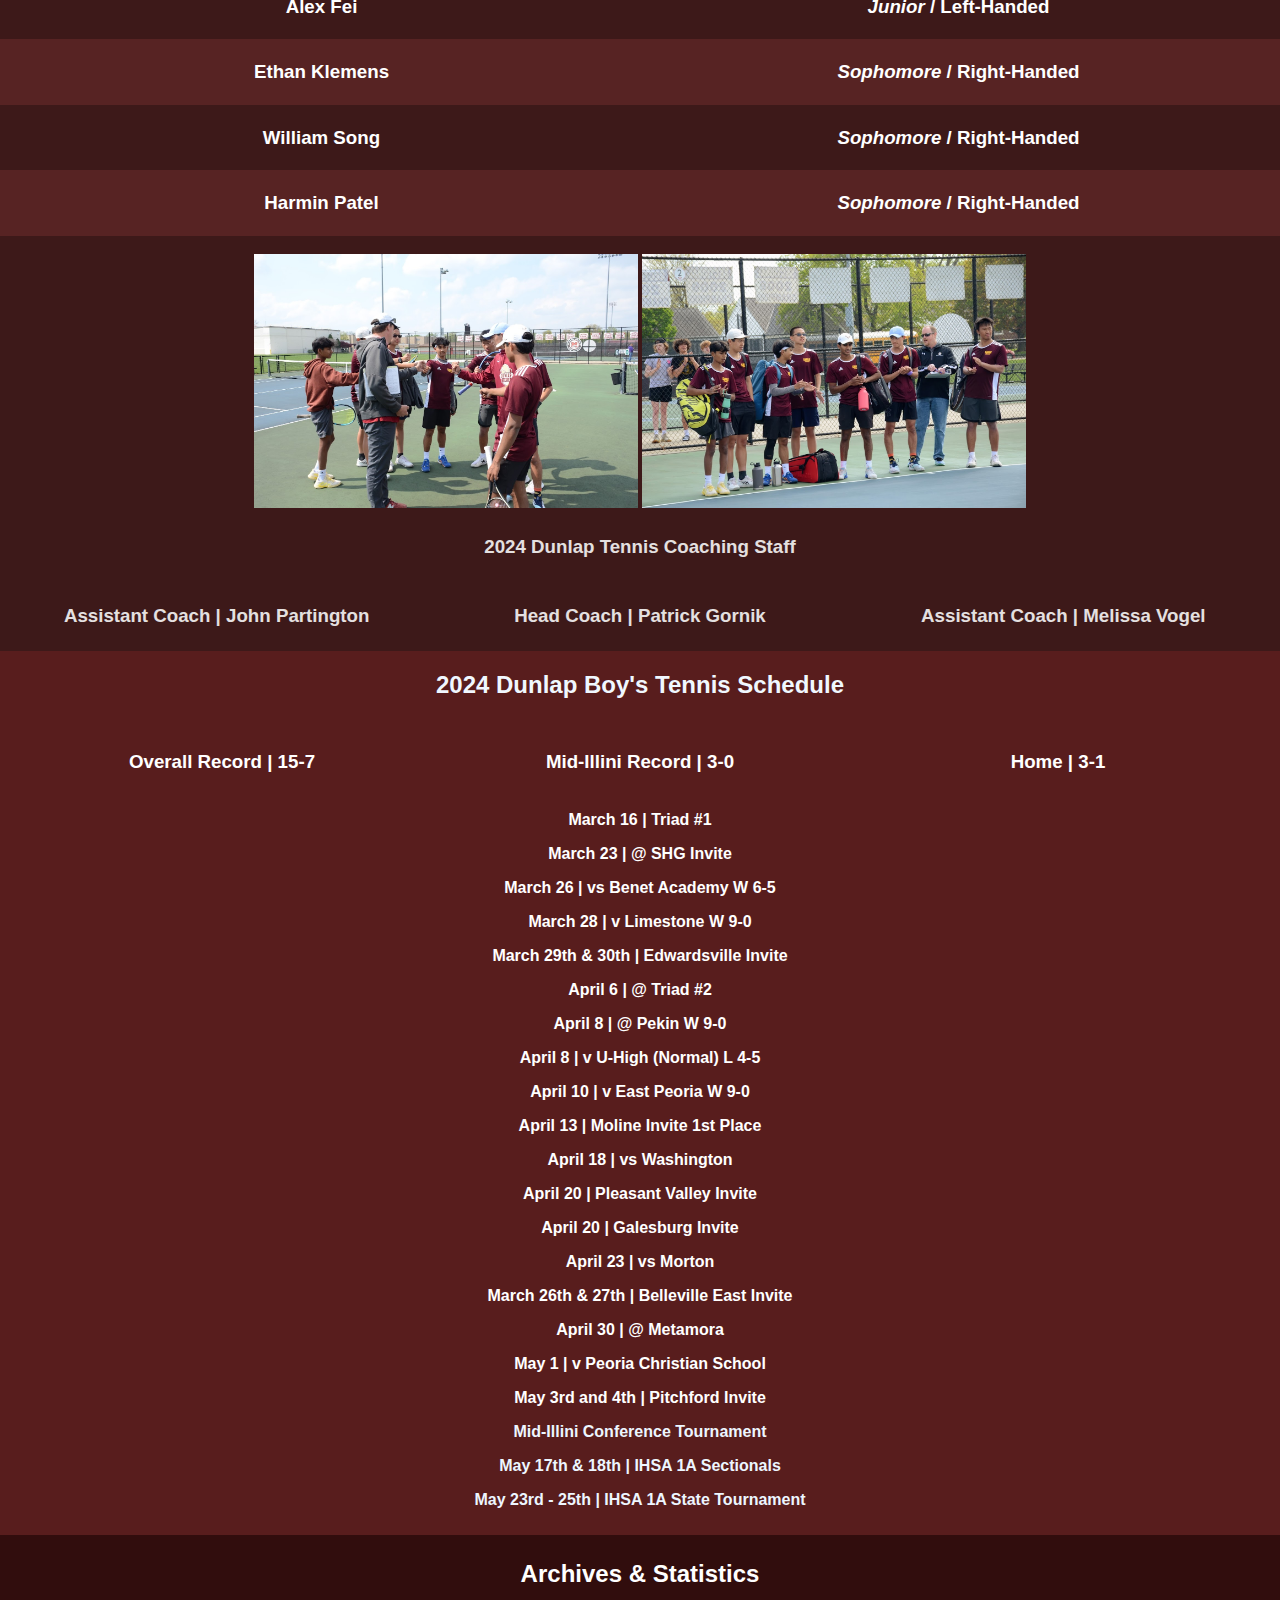
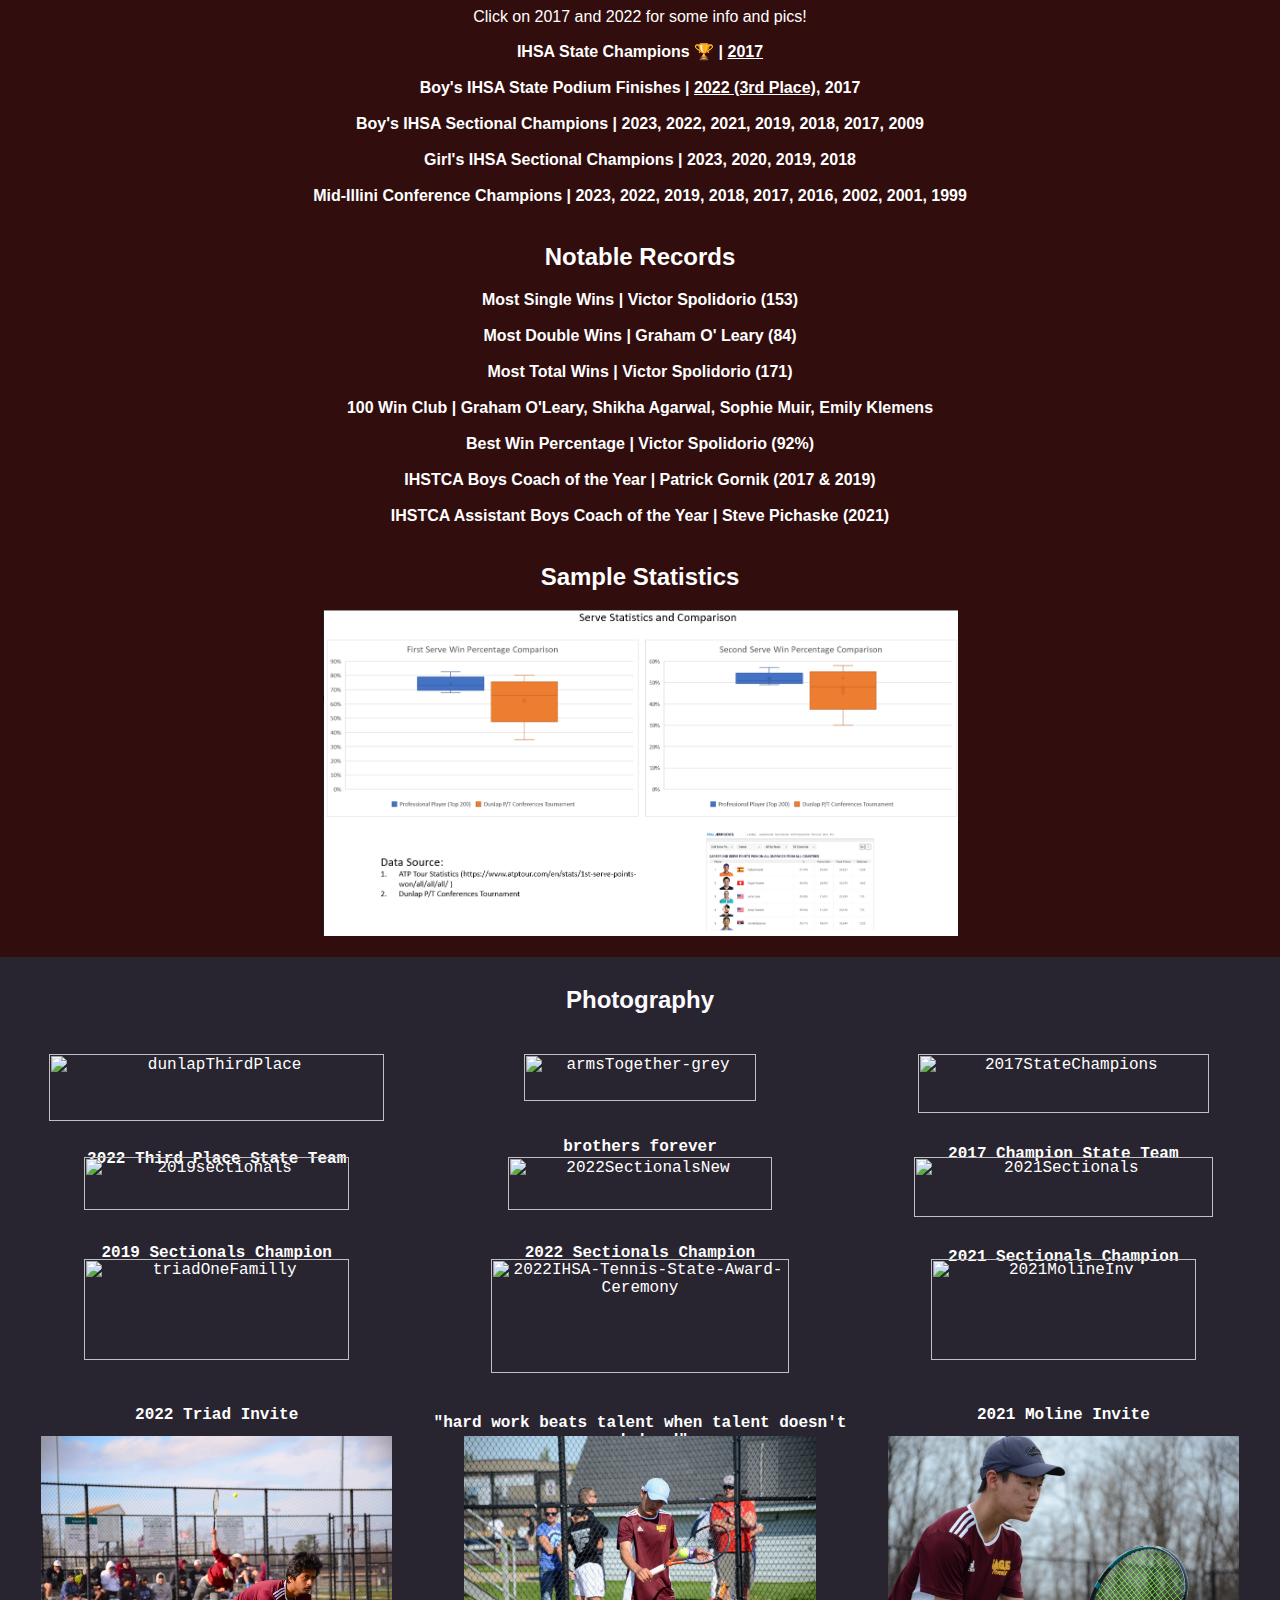
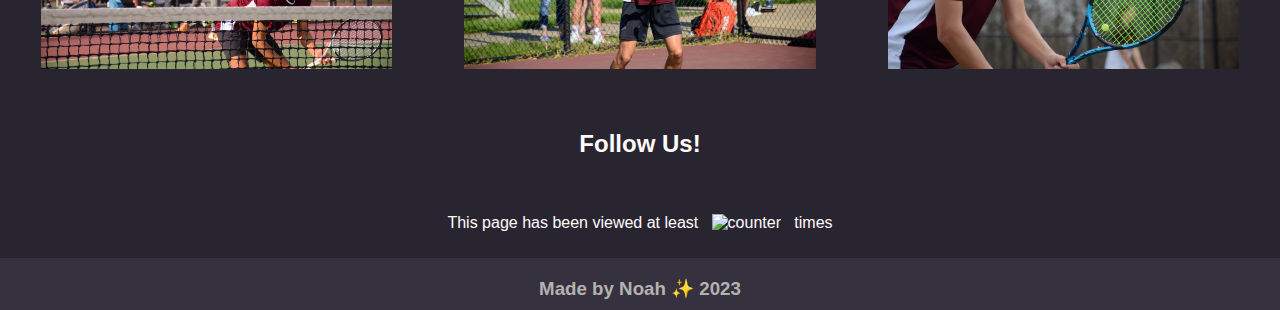
==== commit bf0285b2: "Update index.html" ====
--- a/index.html
+++ b/index.html
@@ -36,7 +36,7 @@
 
        <div class="news">
           <b><h1>Announcements</h1></b> 
-            
+          <img src="./dunlapTennis-photos/moline24.jpg" width="45%">  
           <strong><h3>            
             <a href="acesForArian.html"> Aces For Arian Recap </a>
             <br>
